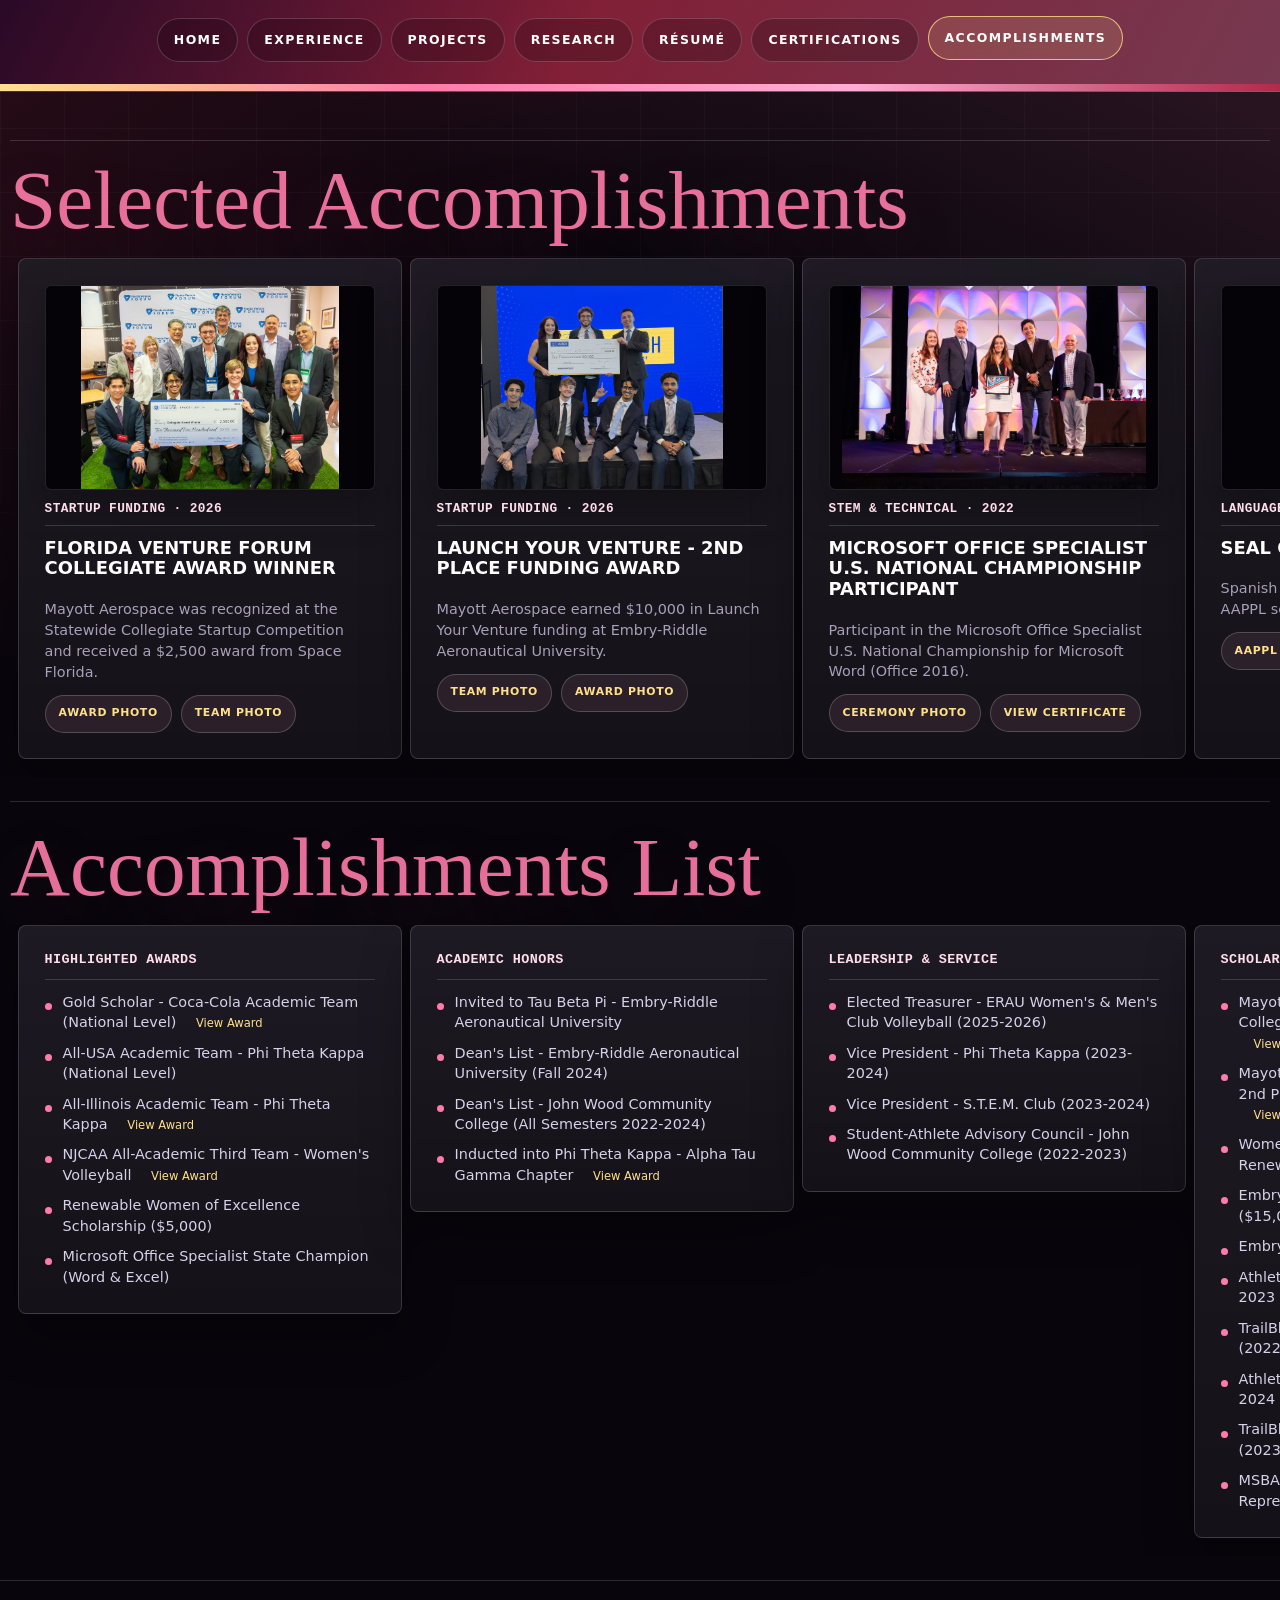
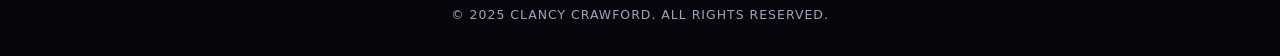
==== awards.html @ faf3b920 "Refine accomplishments and final site spacing" ====
<!DOCTYPE html>
<html lang="en">

<head>
  <meta charset="UTF-8">
  <title>Accomplishments | Clancy Crawford</title>
  <meta name="viewport" content="width=device-width, initial-scale=1.0">
  <link rel="stylesheet" href="style.css">
  <script src="site.js" defer></script>
</head>

<body class="awards-page">

  <header class="page-header">
    <!-- NAVIGATION -->
    <nav>
      <a href="index.html">Home</a>
      <a href="experience.html">Experience</a>
      <a href="projects.html">Projects</a>
      <a href="research.html">Research</a>
      <a href="resume.html">Résumé</a>
      <a href="certifications.html">Certifications</a>
      <a class="active" href="awards.html">Accomplishments</a>
    </nav>
  </header>

  <main>

    <!-- ACCOMPLISHMENTS -->
    <section id="accomplishments" class="reveal">
      <div class="highlighted-awards-stage">
        <div class="highlighted-awards-masthead">
          <h2 class="selected-awards-heading">Selected Accomplishments</h2>
        </div>
        <div class="highlighted-awards-slider" data-awards-slider aria-label="Highlighted awards">
        <div class="highlighted-awards-track" tabindex="0">
        <article class="accomplishment-card">
          <a class="evidence-preview" href="Projects/Best_Images/Mayott_Aero/FVF_26/florida-venture-forum-award-group.jpg"
            target="_blank" rel="noopener">
            <img src="Projects/Best_Images/Mayott_Aero/FVF_26/florida-venture-forum-award-group.jpg"
              alt="Mayott Aerospace Florida Venture Forum award group">
          </a>
          <div class="accomplishment-kicker">Startup Funding · 2026</div>
          <h3>Florida Venture Forum Collegiate Award Winner</h3>
          <p>
            Mayott Aerospace was recognized at the Statewide Collegiate Startup Competition and
            received a $2,500 award from Space Florida.
          </p>
          <div class="evidence-links">
            <a href="Projects/Best_Images/Mayott_Aero/FVF_26/florida-venture-forum-award-group.jpg" target="_blank"
              rel="noopener">Award photo</a>
            <a href="Projects/Best_Images/Mayott_Aero/FVF_26/florida-venture-forum-mayott-team.jpg" target="_blank"
              rel="noopener">Team photo</a>
          </div>
        </article>

        <article class="accomplishment-card">
          <a class="evidence-preview" href="Accomplishments/mayott-launch-your-venture-team.jpg" target="_blank"
            rel="noopener">
            <img src="Accomplishments/mayott-launch-your-venture-team.jpg"
              alt="Mayott Aerospace Launch Your Venture award team">
          </a>
          <div class="accomplishment-kicker">Startup Funding · 2026</div>
          <h3>Launch Your Venture - 2nd Place Funding Award</h3>
          <p>
            Mayott Aerospace earned $10,000 in Launch Your Venture funding at Embry-Riddle
            Aeronautical University.
          </p>
          <div class="evidence-links">
            <a href="Accomplishments/mayott-launch-your-venture-team.jpg" target="_blank" rel="noopener">Team photo</a>
            <a href="Accomplishments/mayott-launch-your-venture-award.jpg" target="_blank" rel="noopener">Award photo</a>
          </div>
        </article>

        <article class="accomplishment-card">
          <a class="evidence-preview" href="Accomplishments/microsoft-national-championship-ceremony-2022.jpg"
            target="_blank" rel="noopener">
            <img src="Accomplishments/microsoft-national-championship-ceremony-2022.jpg"
              alt="Microsoft Office Specialist U.S. National Championship ceremony">
          </a>
          <div class="accomplishment-kicker">STEM & Technical · 2022</div>
          <h3>Microsoft Office Specialist U.S. National Championship Participant</h3>
          <p>
            Participant in the Microsoft Office Specialist U.S. National Championship for
            Microsoft Word (Office 2016).
          </p>
          <div class="evidence-links">
            <a href="Accomplishments/microsoft-national-championship-ceremony-2022.jpg" target="_blank"
              rel="noopener">Ceremony photo</a>
            <a href="Accomplishments/microsoft-office-specialist-national-championship-2022.jpg" target="_blank"
              rel="noopener">View certificate</a>
          </div>
        </article>

        <article class="accomplishment-card">
          <a class="evidence-preview" href="Accomplishments/spanish-aappl-score-report-page-1.jpg"
            target="_blank" rel="noopener">
            <img src="Accomplishments/spanish-aappl-score-report-page-1.jpg"
              alt="Spanish AAPPL score report">
          </a>
          <div class="accomplishment-kicker">Language · Spanish</div>
          <h3>Seal of Biliteracy - Spanish</h3>
          <p>
            Spanish proficiency documented through AAPPL score reports.
          </p>
          <div class="evidence-links">
            <a href="Accomplishments/spanish-aappl-score-report-page-1.jpg" target="_blank" rel="noopener">
              AAPPL page 1
            </a>
            <a href="Accomplishments/spanish-aappl-score-report-page-2.jpg" target="_blank" rel="noopener">
              AAPPL page 2
            </a>
          </div>
        </article>

        <article class="accomplishment-card">
          <a class="evidence-preview" href="Accomplishments/phi-theta-kappa-induction-2023.jpg" target="_blank"
            rel="noopener">
            <img src="Accomplishments/phi-theta-kappa-induction-2023.jpg"
              alt="Phi Theta Kappa induction ceremony">
          </a>
          <div class="accomplishment-kicker">Academic Leadership · 2023</div>
          <h3>Phi Theta Kappa - Alpha Tau Gamma Chapter</h3>
          <p>
            Inducted into Phi Theta Kappa and later served in chapter leadership at John Wood
            Community College.
          </p>
          <div class="evidence-links">
            <a href="Accomplishments/phi-theta-kappa-induction-2023.jpg" target="_blank" rel="noopener">
              View photo
            </a>
          </div>
        </article>

        <article class="accomplishment-card">
          <a class="evidence-preview" href="Accomplishments/all-illinois-academic-team-coca-cola-scholar.jpg"
            target="_blank" rel="noopener">
            <img src="Accomplishments/all-illinois-academic-team-coca-cola-scholar.jpg"
              alt="All-Illinois Academic Team and Coca-Cola Academic Team scholar recognition">
          </a>
          <div class="accomplishment-kicker">Academic Honors · 2024</div>
          <h3>Coca-Cola Academic Team &amp; All-Illinois Academic Team</h3>
          <p>
            Recognized through Phi Theta Kappa academic honors, including Coca-Cola Academic Team
            and All-Illinois Academic Team recognition.
          </p>
          <div class="evidence-links">
            <a href="Accomplishments/all-illinois-academic-team-coca-cola-scholar.jpg" target="_blank" rel="noopener">
              View photo
            </a>
          </div>
        </article>

        <article class="accomplishment-card">
          <a class="evidence-preview" href="Accomplishments/jwcc-volleyball-senior-night.jpg" target="_blank"
            rel="noopener">
            <img src="Accomplishments/jwcc-volleyball-senior-night.jpg"
              alt="John Wood Community College volleyball senior night">
          </a>
          <div class="accomplishment-kicker">Athletics · Volleyball</div>
          <h3>NJCAA All-Academic Third Team - Volleyball</h3>
          <p>
            Academic-athletic recognition while competing as a collegiate volleyball athlete at
            John Wood Community College.
          </p>
          <div class="evidence-links">
            <a href="Accomplishments/njcaa-all-academic-teams-2022-23.pdf" target="_blank" rel="noopener">
              NJCAA PDF
            </a>
            <a href="Accomplishments/jwcc-volleyball-senior-night.jpg" target="_blank" rel="noopener">
              Volleyball photo
            </a>
          </div>
        </article>

        <article class="accomplishment-card">
          <a class="evidence-preview" href="Accomplishments/nslc-aerospace-engineering-certificate.pdf" target="_blank"
            rel="noopener">
            <img src="Accomplishments/nslc-aerospace-engineering-certificate.png"
              alt="National Student Leadership Conference Aerospace Engineering certificate">
          </a>
          <div class="accomplishment-kicker">Aerospace · 2021</div>
          <h3>National Student Leadership Conference - Aerospace Engineering</h3>
          <p>
            Completed the National Student Leadership Conference Aerospace Engineering program.
          </p>
          <div class="evidence-links">
            <a href="Accomplishments/nslc-aerospace-engineering-certificate.pdf" target="_blank" rel="noopener">
              View certificate
            </a>
          </div>
        </article>
        </div>
        </div>
      </div>
    </section>

    <section id="full-accomplishments" class="reveal">
      <div class="full-awards-stage">
        <div class="full-awards-masthead">
          <h2 class="full-awards-heading">Accomplishments List</h2>
        </div>

        <div class="full-awards-slider" aria-label="Accomplishments list">
        <div class="awards-groups" data-full-awards-slider tabindex="0">
        <article class="awards-group">
        <h3 class="award-header">Highlighted Awards</h3>
        <ul class="awards-list linked-awards-list">
          <li>Gold Scholar - Coca-Cola Academic Team (National Level)
            <a href="Accomplishments/all-illinois-academic-team-coca-cola-scholar.jpg" target="_blank"
              rel="noopener">View Award</a>
          </li>
          <li>All-USA Academic Team - Phi Theta Kappa (National Level)</li>
          <li>All-Illinois Academic Team - Phi Theta Kappa
            <a href="Accomplishments/all-illinois-academic-team-coca-cola-scholar.jpg" target="_blank"
              rel="noopener">View Award</a>
          </li>
          <li>NJCAA All-Academic Third Team - Women's Volleyball <a href="Accomplishments/njcaa-all-academic-teams-2022-23.pdf"
              target="_blank" rel="noopener">View Award</a></li>
          <li>Renewable Women of Excellence Scholarship ($5,000)</li>
          <li>Microsoft Office Specialist State Champion (Word &amp; Excel)</li>
        </ul>
        </article>

        <article class="awards-group">
        <h3 class="award-header">Academic Honors</h3>
        <ul class="awards-list linked-awards-list">
          <li>Invited to Tau Beta Pi - Embry-Riddle Aeronautical University</li>
          <li>Dean's List - Embry-Riddle Aeronautical University (Fall 2024)</li>
          <li>Dean's List - John Wood Community College (All Semesters 2022-2024)</li>
          <li>Inducted into Phi Theta Kappa - Alpha Tau Gamma Chapter
            <a href="Accomplishments/phi-theta-kappa-induction-2023.jpg" target="_blank" rel="noopener">View Award</a>
          </li>
        </ul>
        </article>

        <article class="awards-group">
        <h3 class="award-header">Leadership & Service</h3>
        <ul class="awards-list linked-awards-list">
          <li>Elected Treasurer - ERAU Women's &amp; Men's Club Volleyball (2025-2026)</li>
          <li>Vice President - Phi Theta Kappa (2023-2024)</li>
          <li>Vice President - S.T.E.M. Club (2023-2024)</li>
          <li>Student-Athlete Advisory Council - John Wood Community College (2022-2023)</li>
        </ul>
        </article>

        <article class="awards-group">
        <h3 class="award-header">Scholarships & Grants</h3>
        <ul class="awards-list linked-awards-list">
          <li>Mayott Aerospace Florida Venture Forum Collegiate Award Winner ($2,500)
            <a href="Projects/Best_Images/Mayott_Aero/FVF_26/florida-venture-forum-award-group.jpg" target="_blank"
              rel="noopener">View Award</a>
          </li>
          <li>Mayott Aerospace Launch Your Venture 2nd Place Funding Award ($10,000)
            <a href="Accomplishments/mayott-launch-your-venture-team.jpg" target="_blank" rel="noopener">View Award</a>
          </li>
          <li>Women of Excellence Scholarship ($5,000 - Renewable)</li>
          <li>Embry-Riddle Transfer Scholarship ($15,000)</li>
          <li>Embry-Riddle Transfer Grant ($250)</li>
          <li>Athletic Scholarship - John Wood CC (2022-2023 · 1/4 Tuition)</li>
          <li>TrailBlazer Scholarship - John Wood CC (2022-2023 · 1/2 Tuition)</li>
          <li>Athletic Scholarship - John Wood CC (2023-2024 · 1/4 Tuition)</li>
          <li>TrailBlazer Scholarship - John Wood CC (2023-2024 · 1/2 Tuition)</li>
          <li>MSBA John T. Belcher Scholarship - School Representative (2022)</li>
        </ul>
        </article>

        <article class="awards-group">
        <h3 class="award-header">STEM & Technical Awards</h3>
        <ul class="awards-list linked-awards-list">
          <li>Missouri Cybersecurity Challenge - 4th Place (Preliminary Round)</li>
          <li>Missouri Cybersecurity Challenge - 7th in State (2022)</li>
          <li>Microsoft Office Specialist U.S. National Championship - Word (Office 2016) Participant (2022)
            <a href="Accomplishments/microsoft-national-championship-ceremony-2022.jpg" target="_blank"
              rel="noopener">View Award</a>
          </li>
          <li>Microsoft Office Specialist State Champion - Word (2016)</li>
          <li>Microsoft Office Specialist State Champion - Excel (2016)</li>
        </ul>
        </article>

        <article class="awards-group">
        <h3 class="award-header">Athletic Achievements</h3>
        <ul class="awards-list linked-awards-list">
          <li>NJCAA All-Academic Third Team - Women's Volleyball
            <a href="Accomplishments/njcaa-all-academic-teams-2022-23.pdf" target="_blank" rel="noopener">View Award</a>
          </li>
          <li>Recruited as Collegiate Volleyball Athlete - John Wood Community College
            <a href="Accomplishments/jwcc-volleyball-senior-night.jpg" target="_blank" rel="noopener">View Award</a>
          </li>
          <li>John Wood Volleyball Player of the Week - Oct. 5-15</li>
          <li>Foster Memorial Sportsmanship Award</li>
        </ul>
        </article>

        <article class="awards-group">
        <h3 class="award-header">High School Honors</h3>
        <ul class="awards-list linked-awards-list">
          <li>Summa Cum Laude Graduate - Hallsville High School (2022)</li>
          <li>Gold Scholar - Hallsville High School (2022)</li>
          <li>Seal of Biliteracy - Spanish
            <a href="Accomplishments/spanish-aappl-score-report-page-1.jpg" target="_blank"
              rel="noopener">View Award</a>
          </li>
          <li>National Student Leadership Conference - Aerospace Engineering Finalist (2021)
            <a href="Accomplishments/nslc-aerospace-engineering-certificate.pdf" target="_blank"
              rel="noopener">View Award</a>
          </li>
          <li>National Student Leadership Conference - Aerospace Engineering Course Completion (2021)
            <a href="Accomplishments/nslc-aerospace-engineering-certificate.pdf" target="_blank"
              rel="noopener">View Award</a>
          </li>
          <li>Hallsville Volleyball Queen of the Court - Team-leading hitting percentage, assists, and digs (2018)</li>
          <li>Volleyball Pro Academy MVP - Season 2018/19</li>
          <li>Hallsville Basketball JV Most Improved Player - 2018/19</li>
        </ul>
        </article>
        </div>
        </div>
      </div>
    </section>

  </main>

  <footer>
    &copy; 2025 Clancy Crawford. All rights reserved.
  </footer>

</body>

</html>
---- style.css ----
:root {
  --deep-plum: #2b0a28;
  --maroon: #b12a4a;
  --coral: #ff7baa;
  --soft-rose: #ffadd5;
  --bg-main: #08050c;
  --bg-ink: #030204;
  --surface: rgba(255, 255, 255, 0.045);
  --surface-strong: rgba(255, 173, 213, 0.105);
  --line: rgba(255, 255, 255, 0.15);
  --line-strong: rgba(255, 173, 213, 0.42);
  --text-main: #ffffff;
  --text-muted: #d8d0e9;
  --text-soft: #a99fb8;
  --link: #ffe08a;
  --shadow: 0 28px 70px rgba(0, 0, 0, 0.48);
  --max-width: 1440px;
}

* {
  box-sizing: border-box;
  margin: 0;
  padding: 0;
}

html {
  scroll-behavior: smooth;
}

body {
  min-height: 100vh;
  font-family: Inter, ui-sans-serif, system-ui, -apple-system, BlinkMacSystemFont, "Segoe UI", sans-serif;
  background:
    linear-gradient(145deg, rgba(177, 42, 74, 0.2), transparent 36rem),
    linear-gradient(205deg, rgba(255, 123, 170, 0.16), transparent 32rem),
    var(--bg-main);
  color: var(--text-main);
  line-height: 1.55;
  overflow-x: hidden;
}

body::before {
  content: "";
  position: fixed;
  inset: 0;
  z-index: -1;
  pointer-events: none;
  background-image:
    linear-gradient(rgba(255, 255, 255, 0.045) 1px, transparent 1px),
    linear-gradient(90deg, rgba(255, 255, 255, 0.035) 1px, transparent 1px);
  background-size: 64px 64px;
  mask-image: linear-gradient(to bottom, rgba(0, 0, 0, 0.9), transparent 80%);
}

img,
video {
  max-width: 100%;
}

a {
  color: var(--link);
  text-decoration: none;
  text-decoration-thickness: 1px;
  text-underline-offset: 0.22em;
}

a:hover {
  color: #fff5cb;
  text-decoration: underline;
}

header {
  position: relative;
  overflow: clip;
  border-bottom: 1px solid var(--line);
  background:
    linear-gradient(118deg, rgba(43, 10, 40, 0.96), rgba(177, 42, 74, 0.72) 45%, rgba(255, 123, 170, 0.46)),
    var(--bg-ink);
}

header::after {
  content: "";
  position: absolute;
  left: 0;
  right: 0;
  bottom: 0;
  height: 7px;
  background: linear-gradient(90deg, var(--link), var(--coral), var(--soft-rose), var(--maroon));
}

header.page-header {
  min-height: 92px;
  padding-bottom: 16px;
}

nav {
  position: sticky;
  top: 0;
  z-index: 20;
  width: min(var(--max-width), calc(100% - 20px));
  margin: 0 auto;
  padding: 18px 0 12px;
  display: flex;
  justify-content: center;
  flex-wrap: wrap;
  gap: 0.56rem;
  font-size: clamp(0.68rem, 1.2vw, 0.78rem);
  font-weight: 800;
  letter-spacing: 0.11em;
  text-transform: uppercase;
  contain: inline-size;
}

nav a {
  position: relative;
  min-height: 44px;
  display: inline-flex;
  align-items: center;
  justify-content: center;
  border: 1px solid rgba(255, 255, 255, 0.18);
  border-radius: 999px;
  padding: 0 16px;
  color: #fff;
  background: rgba(5, 3, 8, 0.22);
  backdrop-filter: blur(14px);
  transition: transform 0.22s ease, background 0.22s ease, border-color 0.22s ease;
}

nav a:hover,
nav a.active {
  transform: translateY(-2px);
  border-color: rgba(255, 224, 138, 0.78);
  background: rgba(255, 224, 138, 0.14);
  text-decoration: none;
}

.hero {
  width: min(var(--max-width), calc(100% - 20px));
  min-height: calc(100vh - 72px);
  margin: 0 auto;
  padding: clamp(42px, 7vw, 96px) 0 clamp(54px, 8vw, 96px);
  display: grid;
  grid-template-columns: minmax(0, 1fr) minmax(200px, 280px);
  align-items: center;
  gap: clamp(26px, 4vw, 56px);
}

.hero-text {
  min-width: 0;
}

.hero-kicker,
.project-kicker,
.experience-kicker,
.milestones-label,
.accomplishment-kicker,
.certification-meta {
  color: #ffddea;
  font-size: clamp(0.68rem, 1.15vw, 0.78rem);
  font-weight: 800;
  letter-spacing: 0.13em;
  line-height: 1.35;
  text-transform: uppercase;
}

.hero-kicker + .hero-kicker {
  margin-top: 6px;
}

.hero h1 {
  max-width: 1060px;
  margin: 22px 0 22px;
  font-size: clamp(2.25rem, 6vw, 6.7rem);
  font-weight: 950;
  line-height: 0.98;
  overflow-wrap: normal;
  text-transform: uppercase;
  white-space: nowrap;
}

.hero-sub {
  display: grid;
  max-width: none;
  gap: 7px;
  margin-bottom: 20px;
  color: #fff;
  font-size: clamp(0.98rem, 1.35vw, 1.24rem);
  font-weight: 650;
}

.hero-sub span {
  display: block;
  white-space: nowrap;
}

.hero-meta {
  display: flex;
  flex-wrap: wrap;
  gap: 8px;
  color: var(--text-muted);
  font-size: 0.95rem;
}

.hero-meta span {
  min-height: 32px;
  display: inline-flex;
  align-items: center;
  border: 1px solid rgba(255, 255, 255, 0.2);
  border-radius: 999px;
  padding: 0 12px;
  background: rgba(0, 0, 0, 0.18);
}

.hero-cta {
  display: flex;
  flex-wrap: wrap;
  gap: 10px;
  margin-top: 26px;
}

.btn,
.evidence-links a,
.milestones-links a,
.project-jump-list a {
  min-height: 46px;
  display: inline-flex;
  align-items: center;
  justify-content: center;
  border: 1px solid rgba(255, 255, 255, 0.2);
  border-radius: 999px;
  max-width: 100%;
  padding: 10px 18px;
  color: var(--link);
  background: rgba(255, 173, 213, 0.09);
  font-size: 0.78rem;
  font-weight: 850;
  letter-spacing: 0.06em;
  line-height: 1.18;
  text-align: center;
  text-transform: uppercase;
  white-space: normal;
  overflow-wrap: anywhere;
  transition: transform 0.22s ease, background 0.22s ease, border-color 0.22s ease;
}

.btn.primary {
  color: var(--deep-plum);
  border-color: var(--link);
  background: var(--link);
}

.project-jump-list a {
  min-height: 42px;
  padding: 9px 14px;
  font-size: clamp(0.66rem, 0.85vw, 0.74rem);
  letter-spacing: 0.035em;
}

.btn:hover,
.evidence-links a:hover,
.milestones-links a:hover,
.project-jump-list a:hover {
  transform: translateY(-2px);
  border-color: rgba(255, 224, 138, 0.8);
  background: rgba(255, 224, 138, 0.16);
  color: #fff5cb;
  text-decoration: none;
}

.btn.primary:hover {
  color: var(--deep-plum);
  background: #fff2be;
}

.hero-media {
  display: grid;
  gap: 16px;
  align-items: start;
}

.headshot {
  width: 100%;
  aspect-ratio: 4 / 5;
  object-fit: cover;
  border-radius: 8px;
  border: 1px solid rgba(255, 255, 255, 0.28);
  box-shadow: var(--shadow);
  filter: saturate(1.05) contrast(1.03);
}

.qr-block {
  display: grid;
  grid-template-columns: 1fr auto;
  align-items: center;
  gap: 14px;
  border-top: 1px solid rgba(255, 255, 255, 0.24);
  padding-top: 14px;
}

.qr-caption-top {
  color: #fff;
  font-size: 0.76rem;
  font-weight: 850;
  letter-spacing: 0.12em;
  line-height: 1.25;
  text-transform: uppercase;
}

.qr-block img {
  width: 92px;
  height: 92px;
  display: block;
  border-radius: 6px;
  background: #fff;
  padding: 5px;
}

main {
  counter-reset: page-section;
  width: min(var(--max-width), calc(100% - 20px));
  margin: 0 auto;
  padding: clamp(54px, 8vw, 92px) 0 82px;
}

section {
  position: relative;
  counter-increment: page-section;
  margin-bottom: clamp(70px, 10vw, 126px);
  padding-top: 18px;
  border-top: 1px solid var(--line);
}

section::before {
  content: none;
  display: none;
}

section h2 {
  max-width: 1120px;
  margin-bottom: 18px;
  font-size: clamp(2.8rem, 8vw, 7.2rem);
  font-weight: 950;
  line-height: 0.86;
  overflow-wrap: anywhere;
  text-transform: uppercase;
}

section h2 + p,
.accomplishment-intro {
  max-width: 100%;
  color: var(--text-muted);
  font-size: clamp(1.05rem, 2vw, 1.35rem);
  font-weight: 520;
}

section p {
  color: var(--text-muted);
  font-size: 0.98rem;
}

.research-block,
.experience-role-card,
.milestones-section {
  margin-top: 28px;
  border: 1px solid var(--line);
  border-radius: 8px;
  background:
    linear-gradient(135deg, rgba(255, 123, 170, 0.09), transparent 55%),
    rgba(255, 255, 255, 0.035);
  box-shadow: var(--shadow);
  padding: clamp(20px, 3.2vw, 38px);
}

.research-block h2 {
  font-size: clamp(1.55rem, 3vw, 2.45rem);
  line-height: 1.05;
  overflow-wrap: anywhere;
}

.research-block p + p {
  margin-top: 12px;
}

.research-work-picker {
  display: flex;
  flex-wrap: wrap;
  gap: 12px;
  margin-top: clamp(20px, 3vw, 36px);
}

.research-work-button {
  min-height: 52px;
  max-width: 100%;
  border: 1px solid var(--line);
  border-radius: 999px;
  padding: 0 20px;
  color: #fff;
  background:
    linear-gradient(135deg, rgba(255, 224, 138, 0.1), rgba(255, 123, 170, 0.08)),
    rgba(255, 255, 255, 0.04);
  cursor: pointer;
  font: inherit;
  font-size: clamp(0.78rem, 1.1vw, 0.92rem);
  font-weight: 850;
  letter-spacing: 0.04em;
  line-height: 1.2;
  overflow-wrap: anywhere;
  text-align: left;
  text-transform: uppercase;
  transition: transform 0.22s ease, border-color 0.22s ease, background 0.22s ease;
}

.research-work-button:hover,
.research-work-button.active {
  transform: translateY(-2px);
  border-color: var(--line-strong);
  background:
    linear-gradient(135deg, rgba(255, 224, 138, 0.22), rgba(255, 123, 170, 0.14)),
    rgba(255, 255, 255, 0.07);
}

.research-panel {
  display: none;
  animation: fadeIn 0.34s ease;
}

.research-panel.active {
  display: block;
}

.research-story {
  margin-top: clamp(26px, 5vw, 58px);
  border: 1px solid var(--line);
  border-radius: 8px;
  overflow: hidden;
  background:
    linear-gradient(160deg, rgba(255, 224, 138, 0.1), transparent 32%),
    linear-gradient(25deg, rgba(255, 123, 170, 0.12), transparent 46%),
    rgba(255, 255, 255, 0.035);
  box-shadow: var(--shadow);
}

.research-story-copy span {
  color: var(--link);
  font-size: 0.78rem;
  font-weight: 900;
  letter-spacing: 0.13em;
  text-transform: uppercase;
}

.research-story-frame {
  display: grid;
  grid-template-columns: minmax(260px, 0.5fr) minmax(0, 1fr);
  gap: clamp(18px, 3vw, 38px);
  align-items: stretch;
  padding: clamp(18px, 3vw, 38px);
}

.research-story-copy {
  display: flex;
  flex-direction: column;
  justify-content: center;
  gap: 14px;
  min-width: 0;
  border-right: 1px solid var(--line);
  padding-right: clamp(18px, 3vw, 38px);
}

.research-story-copy h4 {
  color: #fff;
  font-size: clamp(1.35rem, 2.6vw, 2.7rem);
  line-height: 1;
  text-transform: uppercase;
}

.research-story-copy p {
  color: var(--text-muted);
}

.research-story-media {
  min-height: clamp(420px, 62vw, 760px);
  overflow: hidden;
  border: 1px solid var(--line);
  border-radius: 8px;
  background: #050307;
}

.research-story-media iframe {
  width: 100%;
  height: 100%;
  min-height: inherit;
  border: 0;
  background: #050307;
}

.two-col {
  display: grid;
  grid-template-columns: minmax(0, 1.35fr) minmax(260px, 0.75fr);
  gap: clamp(22px, 4vw, 48px);
  align-items: start;
  margin-top: 18px;
}

.list,
.awards-list {
  list-style: none;
  margin-top: 16px;
}

.list li,
.awards-list li {
  position: relative;
  margin-bottom: 9px;
  padding-left: 18px;
  color: var(--text-muted);
  font-size: 0.96rem;
}

.list li.no-bullet {
  padding-left: 0;
}

.list li::before,
.awards-list li::before {
  content: "";
  position: absolute;
  left: 0;
  top: 0.78em;
  width: 7px;
  height: 7px;
  border-radius: 50%;
  background: var(--coral);
}

.list li.no-bullet::before {
  content: none;
  display: none;
}

.experience-title-row {
  display: grid;
  grid-template-columns: minmax(0, 1fr) auto;
  gap: 18px;
  align-items: end;
  margin: 12px 0;
}

.experience-title {
  font-size: clamp(2.1rem, 5vw, 5.8rem);
  font-weight: 950;
  line-height: 0.9;
  text-transform: uppercase;
}

.experience-date,
.experience-detail {
  color: #f6d9ff;
  font-size: 0.95rem;
}

.experience-desc {
  max-width: none;
  margin-top: 18px;
}

.experience-teams,
.certifications-grid,
.accomplishment-grid,
.project-link-groups {
  display: grid;
  grid-template-columns: repeat(2, minmax(0, 1fr));
  gap: 16px;
  margin-top: 24px;
}

.experience-team-card,
.certification-card,
.accomplishment-card,
.project-link-card {
  border: 1px solid var(--line);
  border-radius: 8px;
  background: rgba(255, 255, 255, 0.045);
  padding: clamp(16px, 2.2vw, 24px);
  transition: transform 0.25s ease, border-color 0.25s ease, background 0.25s ease;
}

.experience-team-card:hover,
.certification-card:hover,
.accomplishment-card:hover,
.project-link-card:hover {
  transform: translateY(-4px);
  border-color: var(--line-strong);
  background: rgba(255, 173, 213, 0.08);
}

.experience-team-card h3,
.certification-card h3,
.accomplishment-card h3,
.project-link-card h3 {
  margin-bottom: 10px;
  color: #fff;
  font-size: clamp(1.05rem, 2vw, 1.28rem);
  line-height: 1.15;
}

.milestones-heading,
.project-category,
.award-header {
  margin-top: 34px;
  margin-bottom: 14px;
  border-bottom: 1px solid var(--line);
  padding-bottom: 9px;
  color: #ffddea;
  font-size: 0.86rem;
  font-weight: 900;
  letter-spacing: 0.14em;
  text-transform: uppercase;
}

.milestones-heading {
  font-size: clamp(1rem, 1.45vw, 1.24rem);
  letter-spacing: 0.1em;
}

.section-subheading {
  margin-top: 34px;
  margin-bottom: 12px;
  border-bottom: 1px solid var(--line);
  padding-bottom: 9px;
  color: #ffddea;
  font-size: clamp(1.05rem, 1.55vw, 1.32rem);
  font-weight: 900;
  letter-spacing: 0.11em;
  text-transform: uppercase;
}

.section-support {
  max-width: 100%;
  color: var(--text-muted);
  font-size: clamp(1rem, 1.5vw, 1.16rem);
  font-weight: 520;
}

.additional-experience-section {
  margin-top: 34px;
  border: 1px solid var(--line);
  border-radius: 8px;
  background:
    linear-gradient(135deg, rgba(255, 123, 170, 0.08), transparent 58%),
    rgba(255, 255, 255, 0.03);
  box-shadow: var(--shadow);
  padding: clamp(20px, 3.2vw, 38px);
}

.additional-experience-grid {
  display: grid;
  grid-template-columns: repeat(3, minmax(0, 1fr));
  gap: 16px;
  margin-top: 24px;
}

.work-card {
  border: 1px solid var(--line);
  border-radius: 8px;
  background: rgba(255, 255, 255, 0.045);
  padding: clamp(16px, 2vw, 22px);
}

.work-card-kicker {
  margin-bottom: 10px;
  color: #ffccdf;
  font-size: 0.72rem;
  font-weight: 850;
  letter-spacing: 0.12em;
  text-transform: uppercase;
}

.work-card-title-row {
  display: grid;
  gap: 8px;
  margin-bottom: 6px;
}

.work-card-title-row h4 {
  color: #fff;
  font-size: clamp(1.02rem, 1.6vw, 1.22rem);
  line-height: 1.15;
}

.work-card-title-row span,
.work-card-location {
  color: #f6d9ff;
  font-size: 0.86rem;
  font-weight: 700;
}

.work-card ul {
  margin-top: 12px;
  list-style: none;
}

.work-card li {
  position: relative;
  margin-bottom: 8px;
  padding-left: 16px;
  color: var(--text-muted);
  font-size: 0.9rem;
  line-height: 1.42;
}

.work-card li::before {
  content: "";
  position: absolute;
  left: 0;
  top: 0.62em;
  width: 6px;
  height: 6px;
  border-radius: 50%;
  background: var(--coral);
}

.highlighted-awards-stage,
.full-awards-stage,
.project-strip-stage {
  position: relative;
  margin-top: 28px;
  padding-top: clamp(54px, 5.1vw, 72px);
}

.highlighted-awards-masthead,
.full-awards-masthead,
.project-strip-masthead {
  position: absolute;
  top: 0;
  left: 50%;
  z-index: 0;
  width: 100vw;
  pointer-events: none;
  transform: translateX(-50%);
}

.selected-awards-heading {
  margin: 0;
  color: rgba(255, 123, 170, 0.9);
  font-family: Georgia, "Times New Roman", serif;
  font-size: clamp(1.9rem, 7.35vw, 6.6rem);
  font-weight: 400;
  letter-spacing: 0;
  line-height: 0.82;
  text-align: center;
  text-shadow: 0 18px 70px rgba(255, 123, 170, 0.18);
  text-transform: none;
  white-space: nowrap;
}

.full-awards-heading {
  margin: 0;
  color: rgba(255, 123, 170, 0.9);
  font-family: Georgia, "Times New Roman", serif;
  font-size: clamp(3.2rem, 9.7vw, 9.6rem);
  font-weight: 400;
  letter-spacing: 0;
  line-height: 0.74;
  text-align: center;
  text-shadow: 0 18px 70px rgba(255, 123, 170, 0.18);
  text-transform: none;
  white-space: nowrap;
}

.project-strip-heading {
  margin: 0;
  color: rgba(255, 123, 170, 0.9);
  font-family: Georgia, "Times New Roman", serif;
  font-size: clamp(3.4rem, 10.8vw, 10.8rem);
  font-weight: 400;
  letter-spacing: 0;
  line-height: 0.76;
  text-align: center;
  text-shadow: 0 18px 70px rgba(255, 123, 170, 0.18);
  text-transform: none;
  white-space: nowrap;
}

.additional-projects-stage .project-strip-heading {
  font-size: clamp(3.2rem, 9.5vw, 9.8rem);
}

.highlighted-awards-slider,
.project-strip-slider {
  position: relative;
  z-index: 1;
  margin-right: calc(50% - 50vw);
  margin-left: calc(50% - 50vw);
  overflow: visible;
}

.full-awards-slider {
  position: relative;
  z-index: 1;
  margin-right: calc(50% - 50vw);
  margin-left: calc(50% - 50vw);
  overflow: visible;
}

.highlighted-awards-track,
.full-awards-stage .awards-groups,
.project-strip-track {
  display: flex;
  gap: 8px;
  overflow-x: auto;
  overflow-y: hidden;
  padding: 0 max(18px, calc((100vw - var(--max-width)) / 2 + 18px)) 18px;
  scroll-behavior: smooth;
  scroll-padding-inline: max(18px, calc((100vw - var(--max-width)) / 2 + 18px));
  scroll-snap-type: x mandatory;
  scrollbar-width: none;
}

.full-awards-stage .awards-groups {
  margin-top: 0;
}

.highlighted-awards-track:focus-visible,
.full-awards-stage .awards-groups:focus-visible,
.project-strip-track:focus-visible {
  outline: 2px solid rgba(255, 224, 138, 0.9);
  outline-offset: 6px;
}

.highlighted-awards-track::-webkit-scrollbar,
.full-awards-stage .awards-groups::-webkit-scrollbar,
.project-strip-track::-webkit-scrollbar {
  display: none;
}

.highlighted-awards-track .accomplishment-card {
  position: relative;
  flex: 0 0 clamp(302px, 30vw, 430px);
  min-height: clamp(470px, 42vw, 560px);
  display: flex;
  flex-direction: column;
  scroll-snap-align: start;
  background:
    linear-gradient(180deg, rgba(255, 255, 255, 0.075), rgba(255, 255, 255, 0.035)),
    rgba(14, 9, 18, 0.9);
  box-shadow: 0 22px 50px rgba(0, 0, 0, 0.3);
  padding: clamp(20px, 2.4vw, 32px);
}

.highlighted-awards-track .accomplishment-card:hover {
  transform: translateY(-8px);
}

.highlighted-awards-track .accomplishment-kicker {
  min-height: 42px;
  border-bottom: 1px solid var(--line);
  padding-bottom: 18px;
  color: #ffddea;
  font-family: ui-monospace, SFMono-Regular, Menlo, Consolas, monospace;
  font-size: clamp(0.72rem, 1vw, 0.88rem);
  letter-spacing: 0.03em;
}

.highlighted-awards-track .evidence-preview {
  width: min(100%, 340px);
  height: clamp(156px, 16vw, 224px);
  min-height: 0;
  margin: clamp(30px, 4vw, 58px) auto clamp(22px, 3vw, 38px);
  border: 1px solid rgba(255, 255, 255, 0.12);
  box-shadow: 0 16px 42px rgba(0, 0, 0, 0.28);
}

.highlighted-awards-track h3 {
  margin-top: auto;
  font-size: clamp(1.05rem, 1.65vw, 1.36rem);
  letter-spacing: 0;
  line-height: 1.1;
  overflow-wrap: anywhere;
  text-transform: uppercase;
}

.highlighted-awards-track p {
  margin-top: 10px;
  color: var(--text-soft);
  font-size: clamp(0.9rem, 1.08vw, 1rem);
  line-height: 1.45;
}

.highlighted-awards-track .evidence-links {
  margin-top: 18px;
}

.highlighted-awards-track .evidence-links a {
  min-height: 38px;
  padding: 0 13px;
  font-size: 0.68rem;
}

.full-awards-stage {
  margin-top: clamp(56px, 8vw, 102px);
  padding-top: clamp(68px, 6.4vw, 86px);
}

.full-awards-stage .awards-group {
  position: relative;
  flex: 0 0 clamp(302px, 30vw, 430px);
  min-height: clamp(470px, 42vw, 560px);
  display: flex;
  flex-direction: column;
  scroll-snap-align: start;
  background:
    linear-gradient(180deg, rgba(255, 255, 255, 0.075), rgba(255, 255, 255, 0.035)),
    rgba(14, 9, 18, 0.9);
  box-shadow: 0 22px 50px rgba(0, 0, 0, 0.3);
  padding: clamp(20px, 2.4vw, 32px);
  transition: transform 0.25s ease, border-color 0.25s ease, background 0.25s ease;
}

.full-awards-stage .awards-group:hover {
  transform: translateY(-8px);
  border-color: var(--line-strong);
  background:
    linear-gradient(180deg, rgba(255, 173, 213, 0.09), rgba(255, 255, 255, 0.04)),
    rgba(14, 9, 18, 0.94);
}

.full-awards-stage .award-header {
  min-height: 58px;
  margin: 0;
  border-bottom: 1px solid var(--line);
  padding-bottom: 18px;
  color: #ffddea;
  font-family: ui-monospace, SFMono-Regular, Menlo, Consolas, monospace;
  font-size: clamp(0.78rem, 1.05vw, 0.95rem);
  font-weight: 900;
  letter-spacing: 0.03em;
  line-height: 1.25;
}

.full-awards-stage .awards-list {
  margin-top: clamp(26px, 3.6vw, 48px);
}

.full-awards-stage .awards-list li {
  margin-bottom: 14px;
  padding-left: 0;
  color: var(--text-muted);
  font-size: clamp(0.88rem, 1vw, 0.98rem);
  line-height: 1.4;
}

.full-awards-stage .awards-list li::before {
  display: none;
}

.full-awards-stage .linked-awards-list a {
  min-height: 30px;
  margin-left: 6px;
  padding: 4px 10px;
  font-size: 0.68rem;
}

.milestone-timeline {
  counter-reset: milestone;
  display: grid;
  grid-template-columns: repeat(3, minmax(0, 1fr));
  gap: 12px;
  list-style: none;
  margin: 20px 0 30px;
}

.milestone-timeline li {
  counter-increment: milestone;
  border: 1px solid var(--line);
  border-radius: 8px;
  background: rgba(0, 0, 0, 0.18);
  padding: 16px;
}

.milestone-timeline li::before {
  content: "0" counter(milestone);
  display: block;
  margin-bottom: 18px;
  color: var(--coral);
  font-size: 1.45rem;
  font-weight: 950;
}

.milestone-timeline a {
  color: #fff;
  font-size: 0.94rem;
  font-weight: 760;
}

.milestones-card {
  margin-top: 18px;
  border: 1px solid var(--line);
  border-radius: 8px;
  overflow: hidden;
  background: rgba(0, 0, 0, 0.22);
}

.milestones-card.featured-milestone {
  border-color: rgba(255, 224, 138, 0.48);
}

.milestones-content {
  padding: clamp(20px, 3vw, 32px);
}

.milestones-title {
  margin: 8px 0 12px;
  color: #fff;
  font-size: clamp(1.5rem, 3.8vw, 3.4rem);
  font-weight: 930;
  line-height: 0.96;
  text-transform: uppercase;
}

.milestones-desc + .milestones-desc {
  margin-top: 12px;
}

.milestones-media,
.milestones-links {
  padding: 0 clamp(20px, 3vw, 32px) clamp(20px, 3vw, 32px);
}

.milestones-links,
.evidence-links,
.project-links {
  display: flex;
  flex-wrap: wrap;
  gap: 9px;
  margin-top: 14px;
}

.project-link-groups {
  margin-bottom: 34px;
}

.project-link-card h3 {
  color: #ffddea;
  font-size: 0.9rem;
  font-weight: 900;
  letter-spacing: 0.11em;
  text-transform: uppercase;
}

.project-jump-list {
  display: flex;
  flex-wrap: wrap;
  gap: 11px;
}

.project-jump-list a {
  flex: 1 1 290px;
}

.project-category {
  margin-top: 54px;
}

#projects {
  counter-reset: project-card;
}

.project-block {
  position: relative;
  counter-increment: project-card;
  display: grid;
  grid-template-columns: minmax(0, 1.15fr) minmax(360px, 0.85fr);
  min-height: 520px;
  margin-top: 20px;
  border-top: 1px solid var(--line);
  background: rgba(255, 255, 255, 0.025);
  isolation: isolate;
}

.project-block::before {
  content: "(0" counter(project-card) ")";
  position: absolute;
  top: 24px;
  left: 22px;
  z-index: 12;
  color: var(--link);
  font-size: 0.78rem;
  font-weight: 900;
  letter-spacing: 0.12em;
}

.project-image-wrap {
  position: relative;
  min-height: 420px;
  overflow: hidden;
  background: #050307;
}

.project-image-wrap > img,
.slides img,
.slides video {
  transition: opacity 0.38s ease, transform 0.55s ease;
}

.project-image-wrap > img {
  width: 100%;
  height: 100%;
  object-fit: contain;
  display: block;
}

.project-block:hover .project-image-wrap > img,
.project-block:hover .slides img.active,
.project-block:hover .slides video.active {
  transform: scale(1.025);
}

.project-content {
  display: flex;
  flex-direction: column;
  justify-content: center;
  gap: 12px;
  min-width: 0;
  padding: clamp(24px, 4vw, 56px);
  border-left: 1px solid var(--line);
}

.project-title {
  color: #fff;
  max-width: 100%;
  font-size: clamp(1.55rem, 3.45vw, 3.72rem);
  font-weight: 950;
  line-height: 0.98;
  overflow-wrap: anywhere;
  text-transform: uppercase;
}

.project-desc {
  color: var(--text-muted);
  font-size: clamp(0.94rem, 1.35vw, 1.05rem);
}

.project-desc strong {
  color: #fff;
}

.project-meta {
  color: #f6d9ff;
  font-size: 0.86rem;
  font-weight: 700;
}

.project-links a {
  color: var(--link);
  font-size: 0.86rem;
  font-weight: 760;
  text-decoration: underline;
}

.project-strip-stage {
  margin-top: clamp(52px, 7vw, 92px);
  padding-top: clamp(70px, 6.5vw, 94px);
}

.project-strip-track .project-block {
  flex: 0 0 clamp(302px, 30vw, 430px);
  min-height: clamp(580px, 48vw, 690px);
  display: flex;
  flex-direction: column;
  scroll-snap-align: start;
  margin-top: 0;
  border: 1px solid var(--line);
  border-radius: 8px;
  background:
    linear-gradient(180deg, rgba(255, 255, 255, 0.075), rgba(255, 255, 255, 0.035)),
    rgba(14, 9, 18, 0.9);
  box-shadow: 0 22px 50px rgba(0, 0, 0, 0.3);
  overflow: hidden;
  transition: transform 0.25s ease, border-color 0.25s ease, background 0.25s ease;
}

.project-strip-track .project-block:hover {
  transform: translateY(-8px);
  border-color: var(--line-strong);
  background:
    linear-gradient(180deg, rgba(255, 173, 213, 0.09), rgba(255, 255, 255, 0.04)),
    rgba(14, 9, 18, 0.94);
}

.project-strip-track .project-image-wrap {
  width: calc(100% - clamp(36px, 4vw, 58px));
  height: clamp(176px, 17vw, 238px);
  min-height: 0;
  margin: clamp(54px, 5vw, 72px) auto 0;
  border: 1px solid rgba(255, 255, 255, 0.12);
  border-radius: 6px;
}

.project-strip-track .slides {
  min-height: 100%;
  height: 100%;
}

.project-strip-track .project-content {
  flex: 1;
  justify-content: flex-start;
  border-left: 0;
  border-top: 1px solid var(--line);
  margin-top: clamp(22px, 3vw, 34px);
  padding: clamp(18px, 2.4vw, 30px);
}

.project-strip-track .project-kicker {
  min-height: 42px;
  padding-bottom: 16px;
  border-bottom: 1px solid var(--line);
  font-family: ui-monospace, SFMono-Regular, Menlo, Consolas, monospace;
  font-size: clamp(0.68rem, 0.9vw, 0.8rem);
  letter-spacing: 0.03em;
}

.project-strip-track .project-title {
  margin-top: 10px;
  font-size: clamp(1.12rem, 1.85vw, 1.48rem);
  line-height: 1.06;
}

.project-strip-track .project-desc {
  display: -webkit-box;
  color: var(--text-soft);
  font-size: clamp(0.86rem, 1vw, 0.96rem);
  line-height: 1.42;
  overflow: hidden;
  -webkit-box-orient: vertical;
  -webkit-line-clamp: 5;
}

.project-strip-track .project-meta {
  font-size: 0.76rem;
}

.project-strip-track .project-links {
  margin-top: auto;
}

.project-strip-track .project-links a {
  font-size: 0.72rem;
}

.project-strip-track .dots {
  right: 12px;
  bottom: 12px;
  left: 12px;
}

.slides {
  position: relative;
  width: 100%;
  min-height: 420px;
  height: 100%;
}

.slides img,
.slides video {
  position: absolute;
  inset: 0;
  width: 100%;
  height: 100%;
  object-fit: contain;
  opacity: 0;
  cursor: pointer;
  pointer-events: none;
}

.slides img.active,
.slides video.active {
  opacity: 1;
  pointer-events: auto;
}

.dots {
  position: absolute;
  left: 22px;
  right: 22px;
  bottom: 18px;
  z-index: 14;
  display: flex;
  flex-wrap: wrap;
  gap: 7px;
}

.dots div {
  width: 28px;
  height: 4px;
  border-radius: 999px;
  background: rgba(255, 255, 255, 0.34);
  cursor: pointer;
  transition: width 0.22s ease, background 0.22s ease;
}

.dots div.active {
  width: 48px;
  background: var(--link);
}

.research-toggle {
  width: 100%;
  min-height: 56px;
  margin-top: 12px;
  border: 1px solid var(--line);
  border-radius: 8px;
  padding: 0 18px;
  color: #fff;
  background: rgba(255, 255, 255, 0.04);
  cursor: pointer;
  font-size: 0.93rem;
  font-weight: 850;
  letter-spacing: 0.08em;
  text-align: left;
  text-transform: uppercase;
  transition: background 0.22s ease, border-color 0.22s ease;
}

.research-toggle:hover {
  border-color: var(--line-strong);
  background: rgba(255, 173, 213, 0.08);
}

.research-content {
  display: none;
  border-left: 1px solid var(--line-strong);
  margin: 12px 0 4px 10px;
  padding: 8px 0 8px 18px;
  color: var(--text-muted);
  animation: fadeIn 0.32s ease;
}

.research-content ul {
  margin-left: 18px;
}

.research-content li {
  margin-bottom: 8px;
}

.research-content iframe {
  width: 100%;
  height: min(58vh, 520px);
  border: 1px solid var(--line);
  border-radius: 8px;
  background: #050307;
}

.certification-card.featured {
  grid-column: 1 / -1;
}

.accomplishment-grid {
  grid-template-columns: repeat(3, minmax(0, 1fr));
}

.evidence-preview {
  display: block;
  aspect-ratio: 4 / 3;
  overflow: hidden;
  border-radius: 6px;
  margin-bottom: 14px;
  background: #050307;
}

.evidence-preview img {
  width: 100%;
  height: 100%;
  object-fit: cover;
  display: block;
  transition: transform 0.35s ease;
}

.evidence-preview:hover img {
  transform: scale(1.04);
}

.linked-awards-list a {
  margin-left: 8px;
}

.awards-groups {
  display: grid;
  grid-template-columns: repeat(2, minmax(0, 1fr));
  gap: 16px;
  margin-top: 26px;
}

.awards-group {
  border: 1px solid var(--line);
  border-radius: 8px;
  background: rgba(255, 255, 255, 0.045);
  padding: clamp(16px, 2vw, 22px);
}

.awards-group .award-header {
  margin-top: 0;
}

.awards-group .awards-list {
  margin-top: 12px;
}

.awards-group .awards-list li {
  font-size: 0.9rem;
  line-height: 1.42;
}

.awards-group .linked-awards-list a {
  min-height: 28px;
  margin-left: 6px;
  padding: 4px 9px;
  font-size: 0.72rem;
}

.expand-awards-btn,
.hidden-awards {
  display: none;
}

footer {
  border-top: 1px solid var(--line);
  padding: 24px 16px 32px;
  color: var(--text-soft);
  text-align: center;
  font-size: 0.78rem;
  letter-spacing: 0.08em;
  text-transform: uppercase;
}

/* Resume details sit beneath their Education and Leadership labels. */
.resume-page .resume-details {
  list-style: none;
  margin: 8px 0 0;
  padding-left: 18px;
}

.resume-page .resume-details li {
  padding-left: 0;
}

.resume-page .resume-details li::before {
  display: none;
}

.resume-page main,
.certifications-page main {
  padding: clamp(28px, 4vw, 48px) 0 24px;
}

.resume-page #resume,
.certifications-page #certifications {
  margin-bottom: 0;
}

/* Research matches the compact Experience page heading and spacing. */
.research-page main {
  padding: clamp(28px, 4vw, 48px) 0 24px;
}

.research-page #research {
  margin-bottom: 0;
}

.research-page #research > h2 {
  font-size: clamp(2rem, 4vw, 3.5rem);
  line-height: 1.05;
}

.research-page .research-block h2 {
  max-width: none;
  font-size: clamp(1.1rem, 1.7vw, 1.5rem);
  line-height: 1.2;
}

.research-page .research-story-copy h4 {
  font-size: clamp(1.25rem, 2vw, 2rem);
  line-height: 1.12;
}

.research-downloads {
  display: flex;
  flex-wrap: wrap;
  align-items: baseline;
  gap: 10px 28px;
  font-size: 0.98rem;
}

/* Projects use a compact index and consistent card typography. */
.projects-page main {
  padding: clamp(28px, 4vw, 48px) 0 24px;
}

.projects-page #projects {
  margin-bottom: 0;
}

.projects-page .project-link-groups {
  margin-top: 0;
}

.project-index {
  margin-top: 12px;
  padding-left: 28px;
  list-style-type: decimal-leading-zero;
  font-size: 0.98rem;
}

.project-index li {
  padding-left: 4px;
  margin-bottom: 6px;
}

.project-index li::marker {
  color: #fff;
  font-weight: 800;
}

.projects-page .project-block::before {
  content: "(" counter(project-card, decimal-leading-zero) ")";
}

.projects-page .project-strip-stage .project-strip-heading {
  max-width: none;
  width: 100%;
  font-size: clamp(2rem, 9.5vw, 9.8rem);
}

.projects-page .project-strip-stage {
  margin-top: 24px;
}

.projects-page .project-strip-track .project-content {
  margin-top: 18px;
  padding: clamp(18px, 2vw, 26px);
}

.projects-page .project-strip-track .project-title {
  margin-top: 0;
  font-size: clamp(1rem, 1.4vw, 1.25rem);
  line-height: 1.15;
}

.projects-page .project-strip-track .project-block {
  min-height: 540px;
}

/* Accomplishments share the project cards' compact typography and spacing. */
.awards-page main {
  padding: clamp(28px, 4vw, 48px) 0 24px;
}

.awards-page #accomplishments {
  margin-bottom: 24px;
}

.awards-page #full-accomplishments {
  margin-bottom: 0;
  padding-top: 24px;
}

.awards-page .highlighted-awards-stage,
.awards-page .full-awards-stage {
  margin-top: 0;
  padding-top: 0;
}

.awards-page .highlighted-awards-masthead,
.awards-page .full-awards-masthead {
  position: static;
  width: 100%;
  margin-bottom: 16px;
  transform: none;
}

.awards-page .selected-awards-heading,
.awards-page .full-awards-heading {
  width: 100%;
  max-width: none;
  margin: 0;
  font-size: clamp(1.5rem, 6.5vw, 6.6rem);
  line-height: 1;
  text-align: left;
}

.awards-page .highlighted-awards-track .accomplishment-card,
.awards-page .full-awards-stage .awards-group {
  min-height: 0;
  padding: clamp(18px, 2vw, 26px);
}

.awards-page .highlighted-awards-track .evidence-preview {
  width: 100%;
  margin: 0 auto 10px;
  flex-shrink: 0;
}

.awards-page .evidence-preview img {
  object-fit: contain;
}

.awards-page .highlighted-awards-track .accomplishment-kicker {
  min-height: 0;
  padding-bottom: 8px;
}

.awards-page .highlighted-awards-track h3 {
  margin-top: 12px;
  font-size: clamp(1rem, 1.4vw, 1.25rem);
  line-height: 1.15;
}

.awards-page .highlighted-awards-track .evidence-links {
  margin-top: 12px;
}

.awards-page .full-awards-stage .awards-groups {
  align-items: flex-start;
}

.awards-page .full-awards-stage .award-header {
  min-height: 0;
  padding-bottom: 10px;
}

.awards-page .full-awards-stage .awards-list {
  margin-top: 12px;
}

.awards-page .full-awards-stage .awards-list li {
  padding-left: 18px;
  margin-bottom: 10px;
}

.awards-page .full-awards-stage .awards-list li:last-child {
  margin-bottom: 0;
}

.awards-page .full-awards-stage .awards-list li::before {
  display: block;
}

.awards-page .linked-awards-list a {
  white-space: nowrap;
}

/* Keep only the space needed for each project's number above its image. */
.projects-page .project-block::before {
  top: 12px;
}

.projects-page .project-strip-track .project-image-wrap {
  margin-top: 40px;
}

.mouse-scrollable {
  cursor: grab;
}

.mouse-scrollable.is-dragging,
.mouse-scrollable.is-dragging * {
  cursor: grabbing;
  user-select: none;
}

.mouse-scrollable.is-dragging {
  scroll-behavior: auto;
  scroll-snap-type: none;
}

@media (pointer: fine) {
  .mouse-scrollable.mouse-scrollable {
    scroll-snap-type: none;
  }
}

/* Compact Experience page and nested Mayott milestones. */
.experience-page main {
  padding: clamp(28px, 4vw, 48px) 0 24px;
}

.experience-page #experience {
  margin-bottom: 0;
}

.experience-page #experience > h2 {
  font-size: clamp(2rem, 4vw, 3.5rem);
  line-height: 1.05;
}

.experience-page .experience-title {
  font-size: clamp(1.2rem, 1.8vw, 1.6rem);
  line-height: 1.2;
}

.experience-page .milestones-section {
  margin-top: 24px;
  border: 0;
  border-top: 1px solid var(--line);
  border-radius: 0;
  padding: 20px 0 0;
  background: none;
  box-shadow: none;
}

.experience-page .milestones-heading,
.experience-page .section-subheading {
  margin-top: 0;
}

.milestone-index {
  display: grid;
  grid-template-columns: repeat(2, minmax(0, 1fr));
  column-gap: 28px;
  row-gap: 6px;
  margin: 16px 0 22px;
  padding-left: 18px;
  font-size: 0.94rem;
}

.milestone-index li::marker {
  color: var(--coral);
}

.milestone-grid {
  display: grid;
  grid-template-columns: repeat(2, minmax(0, 1fr));
  gap: 16px;
  align-items: start;
}

.experience-page .milestones-card {
  min-width: 0;
  margin-top: 0;
  scroll-margin-top: 20px;
}

.experience-page .milestones-content {
  padding: 20px;
}

.experience-page .milestones-label {
  font-size: 0.66rem;
  letter-spacing: 0.08em;
}

.experience-page .milestones-title {
  margin: 10px 0;
  font-size: clamp(1.05rem, 1.4vw, 1.3rem);
  line-height: 1.2;
}

.experience-page .milestones-desc {
  font-size: 0.94rem;
  line-height: 1.5;
}

.experience-page .milestones-media,
.experience-page .milestones-links {
  padding: 0 20px 20px;
}

.milestone-gallery {
  display: grid;
  grid-template-columns: repeat(2, minmax(0, 1fr));
  gap: 10px;
}

.milestone-gallery a {
  display: block;
  min-width: 0;
  border: 1px solid var(--line);
  border-radius: 6px;
  overflow: hidden;
  background: var(--bg-ink);
}

.milestone-gallery a:focus-visible {
  outline: 2px solid var(--link);
  outline-offset: 3px;
}

.milestone-gallery img {
  display: block;
  width: 100%;
  height: clamp(120px, 13vw, 190px);
  object-fit: contain;
}

.experience-page .section-support {
  font-size: 1rem;
}

@media (max-width: 800px) {
  .milestone-index,
  .milestone-grid {
    grid-template-columns: 1fr;
  }

  .experience-page .milestones-content {
    padding: 16px;
  }

  .experience-page .milestones-media,
  .experience-page .milestones-links {
    padding: 0 16px 16px;
  }

}

/* Home page annotation updates. */
.home-page .hero {
  min-height: auto;
  padding: clamp(28px, 4vw, 48px) 0 48px;
  align-items: start;
}

.home-page .hero-kicker {
  font-size: clamp(1rem, 1.4vw, 1.25rem);
  letter-spacing: 0.08em;
}

.home-page .hero h1 {
  white-space: normal;
}

.home-page .hero-sub span {
  white-space: normal;
}

.home-page .hero-sub time {
  white-space: nowrap;
}

.home-page .qr-block {
  grid-template-columns: 1fr auto;
  border-top: 0;
  border-bottom: 1px solid rgba(255, 255, 255, 0.24);
  padding-top: 0;
  padding-bottom: 14px;
}

.home-page main {
  display: grid;
  gap: 20px;
  padding: 24px 0;
}

.home-page main > section {
  margin-bottom: 0;
  padding-top: 0;
  border-top: 0;
}

.home-page .research-block {
  margin-top: 0;
  padding: clamp(18px, 2vw, 28px);
}

.home-page .research-block h2 {
  font-size: clamp(1.4rem, 2.5vw, 2.1rem);
}

.home-page .research-block p,
.home-page #contact .list li {
  font-size: clamp(1.05rem, 2vw, 1.35rem);
  font-weight: 520;
}

.home-page #contact .list {
  overflow-wrap: anywhere;
}

.home-page #contact .list li:last-child {
  margin-bottom: 0;
}

.reveal {
  opacity: 0;
  transform: translateY(26px);
  transition: opacity 0.55s ease, transform 0.55s ease;
}

.reveal.visible {
  opacity: 1;
  transform: translateY(0);
}

.project-block.reveal {
  transform: translateY(38px);
}

.project-block.reveal.visible {
  transform: translateY(0);
}

@keyframes fadeIn {
  from {
    opacity: 0;
    transform: translateY(6px);
  }

  to {
    opacity: 1;
    transform: translateY(0);
  }
}

@media (prefers-reduced-motion: reduce) {
  html {
    scroll-behavior: auto;
  }

  *,
  *::before,
  *::after {
    animation-duration: 0.001ms !important;
    animation-iteration-count: 1 !important;
    scroll-behavior: auto !important;
    transition-duration: 0.001ms !important;
  }
}

@media (max-width: 1180px) {
  .hero {
    min-height: auto;
    grid-template-columns: 1fr;
    align-items: start;
  }

  .hero-media {
    max-width: 360px;
  }

  .project-block {
    grid-template-columns: 1fr;
  }

  .project-content {
    border-left: 0;
    border-top: 1px solid var(--line);
  }

  .experience-title-row,
  .two-col,
  .research-story-frame {
    grid-template-columns: 1fr;
  }

  .research-story-copy {
    border-right: 0;
    border-bottom: 1px solid var(--line);
    padding-right: 0;
    padding-bottom: clamp(18px, 3vw, 30px);
  }

  .milestone-timeline,
  .accomplishment-grid,
  .awards-groups,
  .additional-experience-grid {
    grid-template-columns: 1fr 1fr;
  }

  .highlighted-awards-stage,
  .full-awards-stage,
  .project-strip-stage {
    padding-top: clamp(52px, 5.3vw, 66px);
  }

  .full-awards-stage,
  .project-strip-stage {
    padding-top: clamp(64px, 7vw, 82px);
  }

  .selected-awards-heading {
    font-size: clamp(1.9rem, 7.1vw, 5.6rem);
  }

  .full-awards-heading {
    font-size: clamp(3.1rem, 9.3vw, 8.2rem);
  }

  .project-strip-heading {
    font-size: clamp(3.2rem, 10.1vw, 8.7rem);
  }

  .additional-projects-stage .project-strip-heading {
    font-size: clamp(3rem, 9vw, 7.8rem);
  }

  .highlighted-awards-track .accomplishment-card {
    flex-basis: clamp(310px, 42vw, 380px);
  }

  .full-awards-stage .awards-group {
    flex-basis: clamp(310px, 42vw, 380px);
  }

  .project-strip-track .project-block {
    flex-basis: clamp(310px, 42vw, 380px);
  }

  .highlighted-awards-track .evidence-preview {
    height: clamp(150px, 21vw, 210px);
    margin-top: clamp(26px, 4vw, 44px);
    margin-bottom: clamp(20px, 3vw, 32px);
  }
}

@media (max-width: 900px) {
  .research-work-button {
    width: 100%;
    justify-content: flex-start;
    padding-top: 14px;
    padding-bottom: 14px;
  }

  .research-story-frame {
    grid-template-columns: 1fr;
  }

  .research-story-copy {
    border-right: 0;
    border-bottom: 1px solid var(--line);
    padding-right: 0;
    padding-bottom: clamp(18px, 3vw, 30px);
  }
}

@media (max-width: 720px) {
  body::before {
    background-size: 42px 42px;
  }

  nav {
    justify-content: flex-start;
    overflow-x: auto;
    flex-wrap: nowrap;
    padding-bottom: 14px;
    scrollbar-width: none;
  }

  nav::-webkit-scrollbar {
    display: none;
  }

  nav a {
    flex: 0 0 auto;
  }

  .hero {
    width: min(100% - 24px, var(--max-width));
    padding-top: 36px;
  }

  .hero h1 {
    font-size: clamp(2.05rem, 8.8vw, 3.2rem);
    line-height: 1;
  }

  .hero-sub {
    font-size: 1rem;
  }

  .hero-sub span {
    white-space: normal;
  }

  .qr-block {
    grid-template-columns: 1fr;
  }

  main {
    width: min(100% - 24px, var(--max-width));
    padding-top: 48px;
  }

  section h2 {
    font-size: clamp(2.15rem, 12vw, 4rem);
  }

  .research-block h2 {
    font-size: clamp(1.35rem, 7vw, 2.2rem);
  }

  .experience-teams,
  .certifications-grid,
  .accomplishment-grid,
  .project-link-groups,
  .milestone-timeline,
  .awards-groups,
  .additional-experience-grid {
    grid-template-columns: 1fr;
  }

  .highlighted-awards-stage {
    padding-top: clamp(16px, 4.5vw, 22px);
  }

  .full-awards-stage {
    padding-top: clamp(21px, 6vw, 26px);
  }

  .project-strip-stage {
    padding-top: clamp(20px, 5.8vw, 28px);
  }

  .selected-awards-heading {
    font-size: clamp(1.72rem, 7vw, 2.1rem);
    line-height: 0.9;
  }

  .full-awards-heading {
    font-size: clamp(2.3rem, 9.8vw, 3.05rem);
  }

  .project-strip-heading {
    font-size: clamp(2.5rem, 11.5vw, 3.45rem);
  }

  .additional-projects-stage .project-strip-heading {
    font-size: clamp(2.3rem, 10.2vw, 3.2rem);
  }

  .highlighted-awards-track,
  .full-awards-stage .awards-groups,
  .project-strip-track {
    padding-right: 14px;
    padding-left: 14px;
    scroll-padding-inline: 14px;
  }

  .highlighted-awards-track .accomplishment-card {
    flex-basis: min(84vw, 330px);
    min-height: 458px;
    padding: 18px;
  }

  .full-awards-stage .awards-group {
    flex-basis: min(84vw, 330px);
    min-height: 458px;
    padding: 18px;
  }

  .full-awards-stage .award-header {
    min-height: 48px;
    padding-bottom: 14px;
  }

  .full-awards-stage .awards-list {
    margin-top: 24px;
  }

  .project-strip-track .project-block {
    flex-basis: min(84vw, 330px);
    min-height: 560px;
  }

  .project-strip-track .project-image-wrap {
    height: 160px;
    margin-top: 48px;
  }

  .project-strip-track .project-content {
    padding: 18px;
  }

  .project-strip-track .project-title {
    font-size: 1.08rem;
  }

  .highlighted-awards-track .accomplishment-kicker {
    min-height: 36px;
    padding-bottom: 14px;
  }

  .highlighted-awards-track .evidence-preview {
    height: 152px;
    margin-top: 26px;
    margin-bottom: 22px;
  }

  .highlighted-awards-track h3 {
    font-size: 1.05rem;
  }

  .project-block {
    min-height: 0;
  }

  .project-image-wrap,
  .slides {
    min-height: 285px;
  }

  .project-content {
    padding: 24px 0 28px;
  }

  .project-block::before {
    left: 12px;
  }

  .dots {
    left: 12px;
    right: 12px;
  }

  .research-block,
  .research-story-frame,
  .experience-role-card,
  .milestones-section,
  .additional-experience-section,
  .experience-team-card,
  .certification-card,
  .accomplishment-card,
  .project-link-card {
    padding: 18px;
  }

  .research-work-button {
    width: 100%;
  }

  .research-story-media {
    min-height: 430px;
  }
}
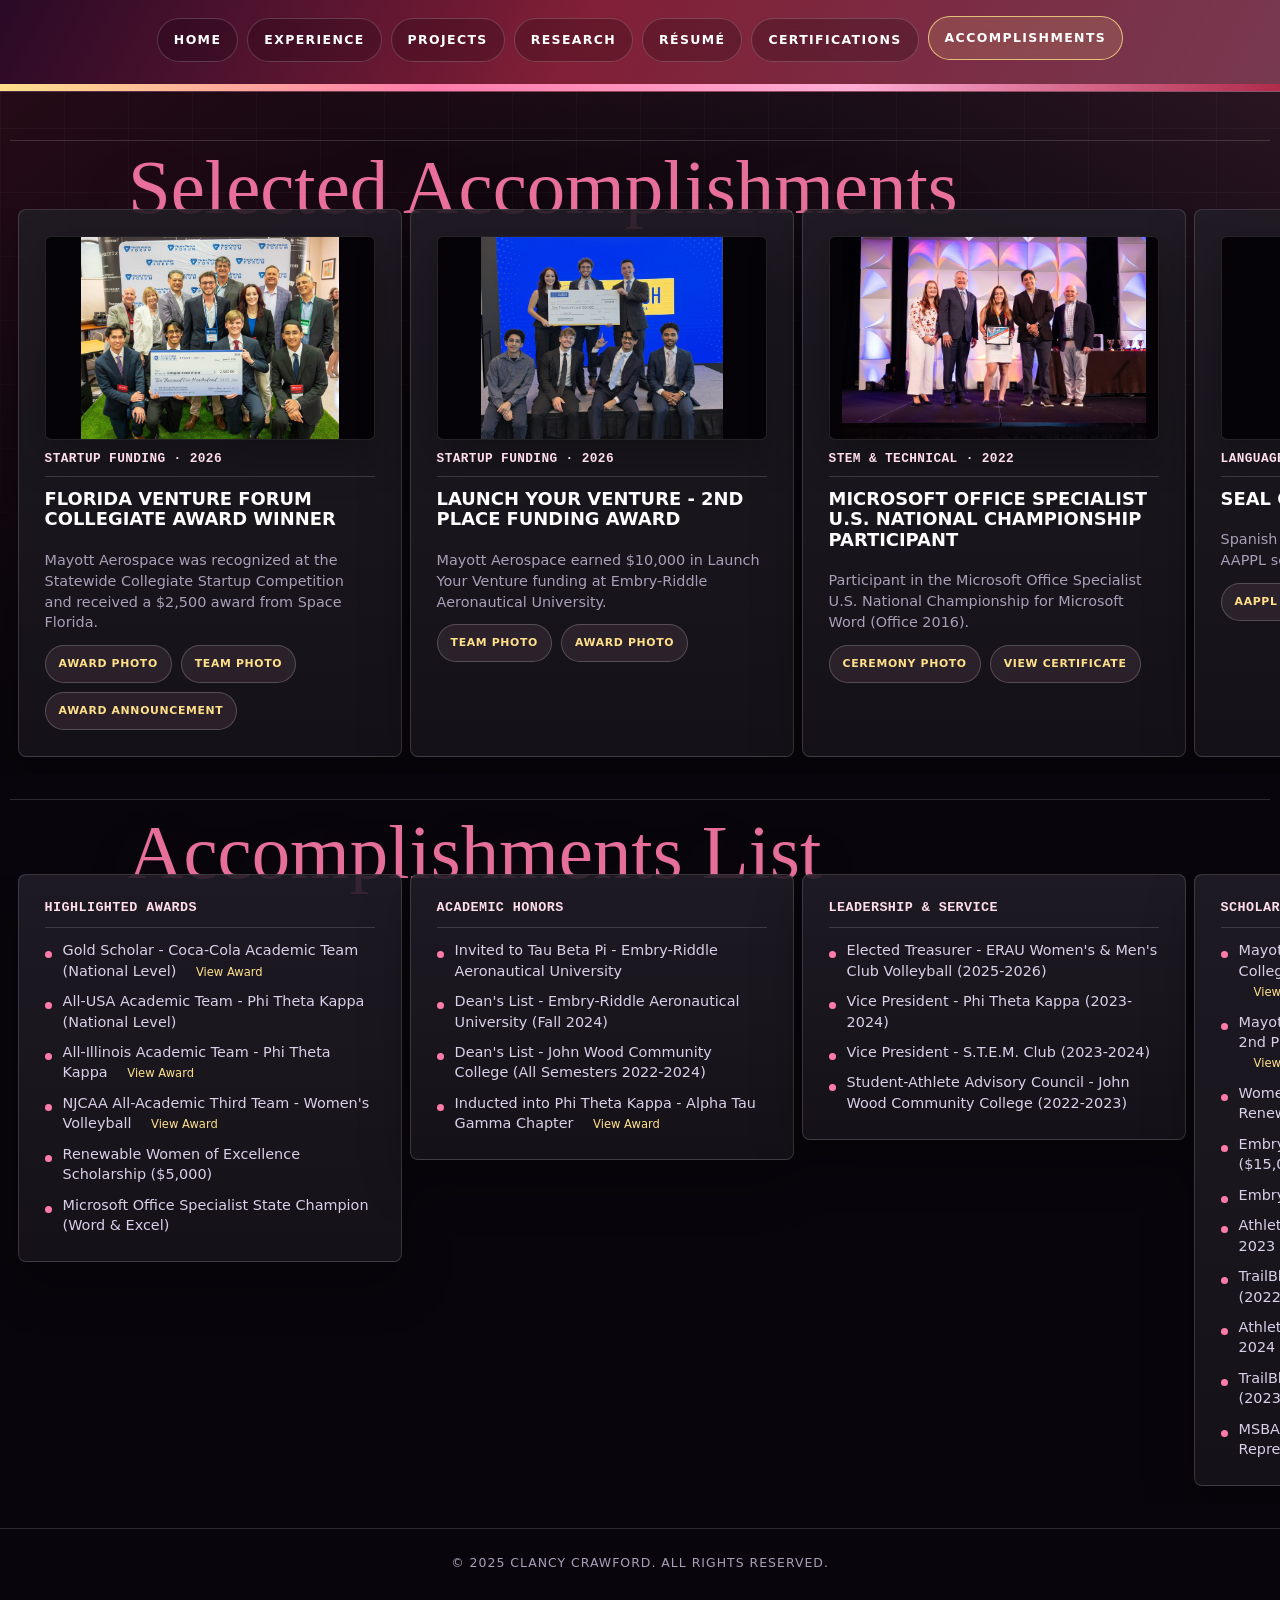
==== commit 6d00dcad: "Separate engineering contributions from company milestones" ====
--- a/awards.html
+++ b/awards.html
@@ -51,6 +51,7 @@
               rel="noopener">Award photo</a>
             <a href="Projects/Best_Images/Mayott_Aero/FVF_26/florida-venture-forum-mayott-team.jpg" target="_blank"
               rel="noopener">Team photo</a>
+            <a href="https://www.spaceflorida.gov/news/florida-venture-forum-and-space-florida-announce-winners-of-150-000-in-2026-early-stage-venture-conference-investment" target="_blank" rel="noopener">Award announcement</a>
           </div>
         </article>
 
@@ -250,6 +251,7 @@
           <li>Mayott Aerospace Florida Venture Forum Collegiate Award Winner ($2,500)
             <a href="Projects/Best_Images/Mayott_Aero/FVF_26/florida-venture-forum-award-group.jpg" target="_blank"
               rel="noopener">View Award</a>
+            <a href="https://www.spaceflorida.gov/news/florida-venture-forum-and-space-florida-announce-winners-of-150-000-in-2026-early-stage-venture-conference-investment" target="_blank" rel="noopener">Award announcement</a>
           </li>
           <li>Mayott Aerospace Launch Your Venture 2nd Place Funding Award ($10,000)
             <a href="Accomplishments/mayott-launch-your-venture-team.jpg" target="_blank" rel="noopener">View Award</a>
--- a/style.css
+++ b/style.css
@@ -1000,10 +1000,6 @@
   background: rgba(0, 0, 0, 0.22);
 }
 
-.milestones-card.featured-milestone {
-  border-color: rgba(255, 224, 138, 0.48);
-}
-
 .milestones-content {
   padding: clamp(20px, 3vw, 32px);
 }
@@ -1525,12 +1521,6 @@
   content: "(" counter(project-card, decimal-leading-zero) ")";
 }
 
-.projects-page .project-strip-stage .project-strip-heading {
-  max-width: none;
-  width: 100%;
-  font-size: clamp(2rem, 9.5vw, 9.8rem);
-}
-
 .projects-page .project-strip-stage {
   margin-top: 24px;
 }
@@ -1567,24 +1557,35 @@
 .awards-page .highlighted-awards-stage,
 .awards-page .full-awards-stage {
   margin-top: 0;
-  padding-top: 0;
-}
-
+}
+
+/* Every collection title uses the same inset, scale, and overlap behind cards. */
+.projects-page .project-strip-stage,
+.awards-page .highlighted-awards-stage,
+.awards-page .full-awards-stage {
+  --collection-title-size: clamp(1.25rem, 6vw, 6rem);
+  padding-top: calc(var(--collection-title-size) * 0.65);
+}
+
+.projects-page .project-strip-masthead,
 .awards-page .highlighted-awards-masthead,
 .awards-page .full-awards-masthead {
-  position: static;
-  width: 100%;
-  margin-bottom: 16px;
-  transform: none;
-}
-
+  position: absolute;
+  top: 0;
+  left: 50%;
+  width: min(80vw, 1280px);
+  margin: 0;
+  transform: translateX(-50%);
+}
+
+.projects-page .project-strip-stage .project-strip-heading,
 .awards-page .selected-awards-heading,
 .awards-page .full-awards-heading {
   width: 100%;
   max-width: none;
   margin: 0;
-  font-size: clamp(1.5rem, 6.5vw, 6.6rem);
-  line-height: 1;
+  font-size: var(--collection-title-size);
+  line-height: 0.76;
   text-align: left;
 }
 
@@ -1713,6 +1714,28 @@
   margin-top: 0;
 }
 
+.experience-page .experience-teams {
+  grid-template-columns: repeat(3, minmax(0, 1fr));
+}
+
+.contributions-section {
+  margin-top: 28px;
+  padding-top: 20px;
+  border-top: 1px solid var(--line);
+}
+
+.contributions-grid {
+  margin-top: 16px;
+}
+
+.experience-page .milestones-section > .milestone-grid {
+  margin-top: 16px;
+}
+
+.warehouse-contribution {
+  grid-column: 1 / -1;
+}
+
 .milestone-index {
   display: grid;
   grid-template-columns: repeat(2, minmax(0, 1fr));
@@ -1797,6 +1820,10 @@
 }
 
 @media (max-width: 800px) {
+  .experience-page .experience-teams {
+    grid-template-columns: 1fr;
+  }
+
   .milestone-index,
   .milestone-grid {
     grid-template-columns: 1fr;
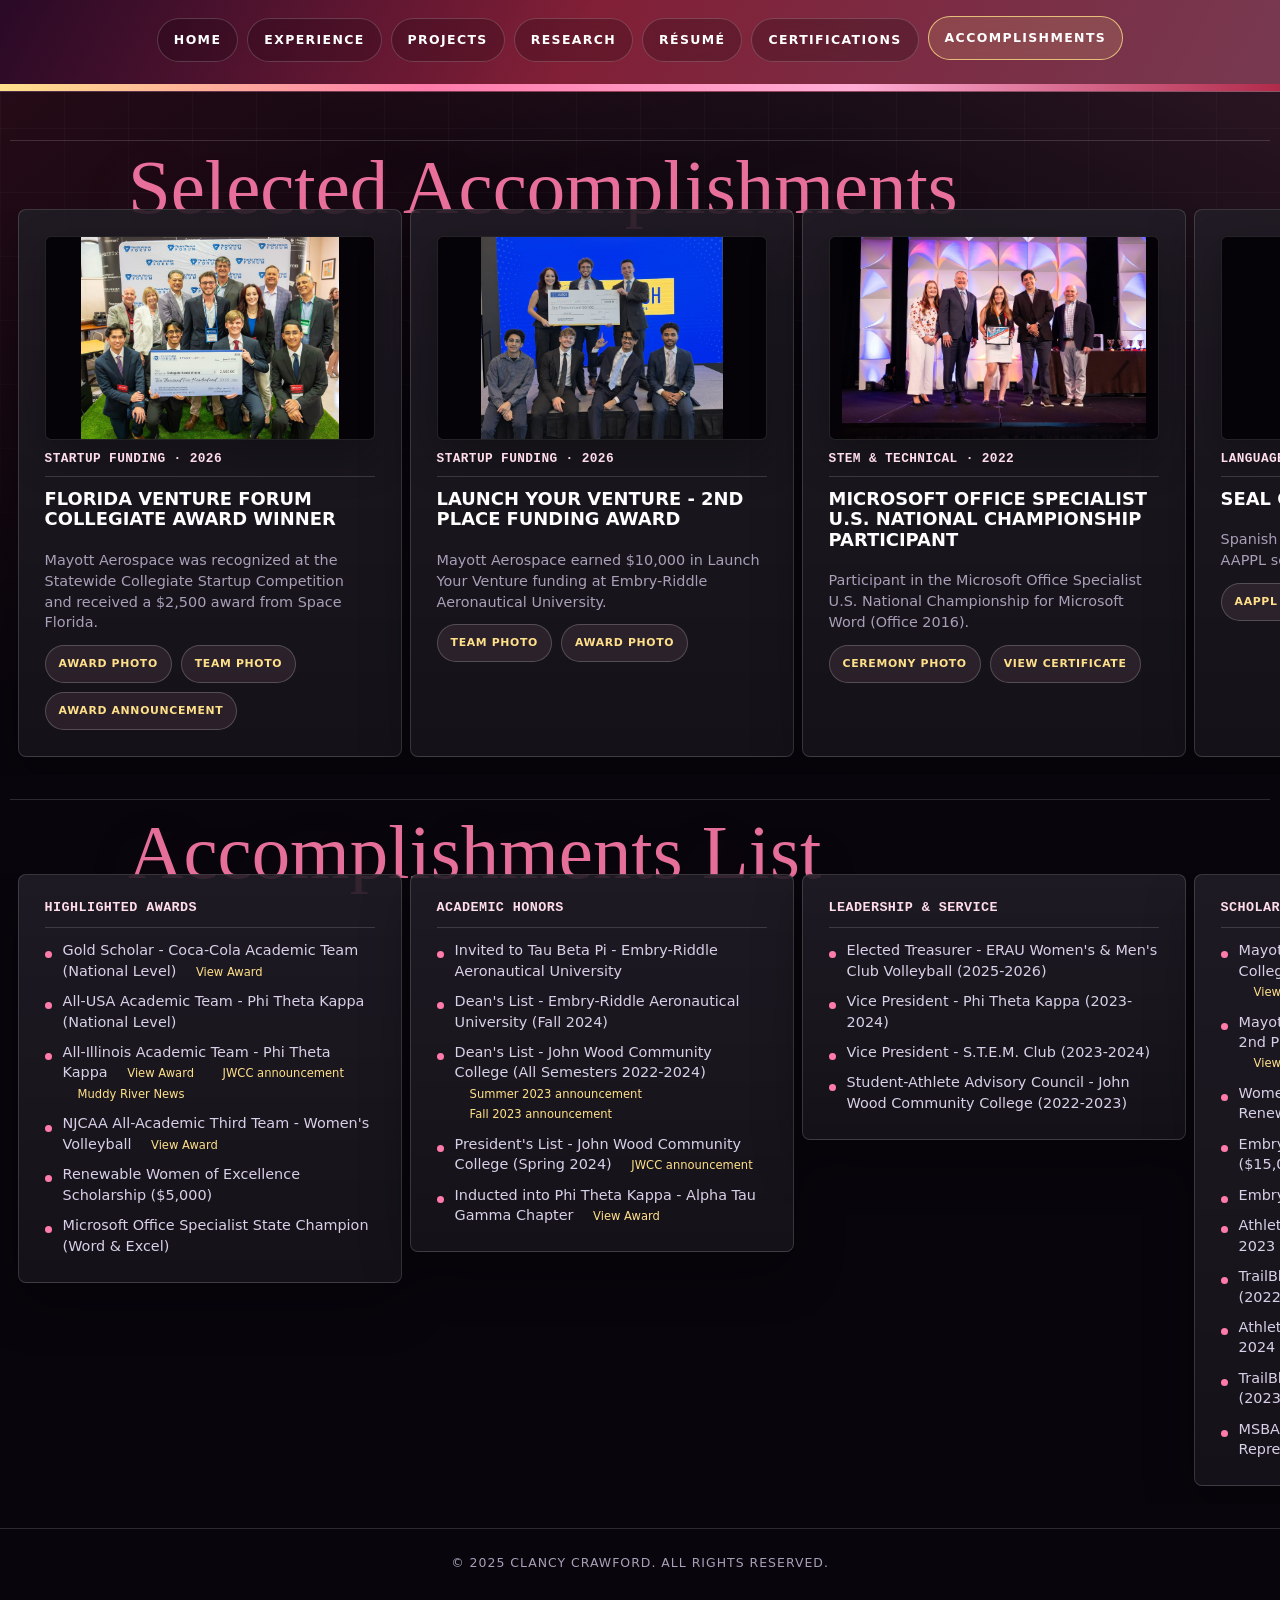
==== commit 563cc438: "Link academic and athletic awards to supporting announcements" ====
--- a/awards.html
+++ b/awards.html
@@ -149,6 +149,8 @@
             <a href="Accomplishments/all-illinois-academic-team-coca-cola-scholar.jpg" target="_blank" rel="noopener">
               View photo
             </a>
+            <a href="https://www.jwcc.edu/news/two-jwcc-students-selected-for-phi-theta-kappa-all-illinois-academic-team/" target="_blank" rel="noopener">JWCC announcement</a>
+            <a href="https://muddyrivernews.com/communities/jwcc-students-crawford-sunde-selected-for-phi-theta-kappa-all-illinois-academic-team/20240508110000/" target="_blank" rel="noopener">Muddy River News</a>
           </div>
         </article>
 
@@ -215,6 +217,8 @@
           <li>All-Illinois Academic Team - Phi Theta Kappa
             <a href="Accomplishments/all-illinois-academic-team-coca-cola-scholar.jpg" target="_blank"
               rel="noopener">View Award</a>
+            <a href="https://www.jwcc.edu/news/two-jwcc-students-selected-for-phi-theta-kappa-all-illinois-academic-team/" target="_blank" rel="noopener">JWCC announcement</a>
+            <a href="https://muddyrivernews.com/communities/jwcc-students-crawford-sunde-selected-for-phi-theta-kappa-all-illinois-academic-team/20240508110000/" target="_blank" rel="noopener">Muddy River News</a>
           </li>
           <li>NJCAA All-Academic Third Team - Women's Volleyball <a href="Accomplishments/njcaa-all-academic-teams-2022-23.pdf"
               target="_blank" rel="noopener">View Award</a></li>
@@ -228,7 +232,13 @@
         <ul class="awards-list linked-awards-list">
           <li>Invited to Tau Beta Pi - Embry-Riddle Aeronautical University</li>
           <li>Dean's List - Embry-Riddle Aeronautical University (Fall 2024)</li>
-          <li>Dean's List - John Wood Community College (All Semesters 2022-2024)</li>
+          <li>Dean's List - John Wood Community College (All Semesters 2022-2024)
+            <a href="https://www.jwcc.edu/news/jwcc-summer-deans-list-announced-3/" target="_blank" rel="noopener">Summer 2023 announcement</a>
+            <a href="https://www.jwcc.edu/news/jwcc-fall-deans-list-announced-3/" target="_blank" rel="noopener">Fall 2023 announcement</a>
+          </li>
+          <li>President's List - John Wood Community College (Spring 2024)
+            <a href="https://www.jwcc.edu/news/jwcc-announces-spring-2024-presidents-list/" target="_blank" rel="noopener">JWCC announcement</a>
+          </li>
           <li>Inducted into Phi Theta Kappa - Alpha Tau Gamma Chapter
             <a href="Accomplishments/phi-theta-kappa-induction-2023.jpg" target="_blank" rel="noopener">View Award</a>
           </li>
@@ -270,7 +280,9 @@
         <article class="awards-group">
         <h3 class="award-header">STEM & Technical Awards</h3>
         <ul class="awards-list linked-awards-list">
-          <li>Missouri Cybersecurity Challenge - 4th Place (Preliminary Round)</li>
+          <li>Missouri Cybersecurity Challenge - 4th Place (Preliminary Round)
+            <a href="https://www.facebook.com/hallsviller4/photos/hhs-seniors-thomas-harris-clancy-crawford-and-jackson-morton-recently-competed-i/4954282017926175/" target="_blank" rel="noopener">School announcement (Facebook)</a>
+          </li>
           <li>Missouri Cybersecurity Challenge - 7th in State (2022)</li>
           <li>Microsoft Office Specialist U.S. National Championship - Word (Office 2016) Participant (2022)
             <a href="Accomplishments/microsoft-national-championship-ceremony-2022.jpg" target="_blank"
@@ -284,11 +296,14 @@
         <article class="awards-group">
         <h3 class="award-header">Athletic Achievements</h3>
         <ul class="awards-list linked-awards-list">
+          <li>Intramural 6 vs. 6 Volleyball Championship Winner (2025)</li>
           <li>NJCAA All-Academic Third Team - Women's Volleyball
             <a href="Accomplishments/njcaa-all-academic-teams-2022-23.pdf" target="_blank" rel="noopener">View Award</a>
           </li>
           <li>Recruited as Collegiate Volleyball Athlete - John Wood Community College
             <a href="Accomplishments/jwcc-volleyball-senior-night.jpg" target="_blank" rel="noopener">View Award</a>
+            <a href="https://www.facebook.com/hallsvilleathleticsandactivities/photos/congratulations-to-clancy-crawford-as-she-has-signed-with-john-wood-community-co/3265240843695164/" target="_blank" rel="noopener">Signing announcement (Facebook)</a>
+            <a href="https://www.fieldlevel.com/app/profile/clancy.crawford/volleyballwomen" target="_blank" rel="noopener">Volleyball profile (FieldLevel)</a>
           </li>
           <li>John Wood Volleyball Player of the Week - Oct. 5-15</li>
           <li>Foster Memorial Sportsmanship Award</li>
--- a/style.css
+++ b/style.css
@@ -1732,10 +1732,6 @@
   margin-top: 16px;
 }
 
-.warehouse-contribution {
-  grid-column: 1 / -1;
-}
-
 .milestone-index {
   display: grid;
   grid-template-columns: repeat(2, minmax(0, 1fr));
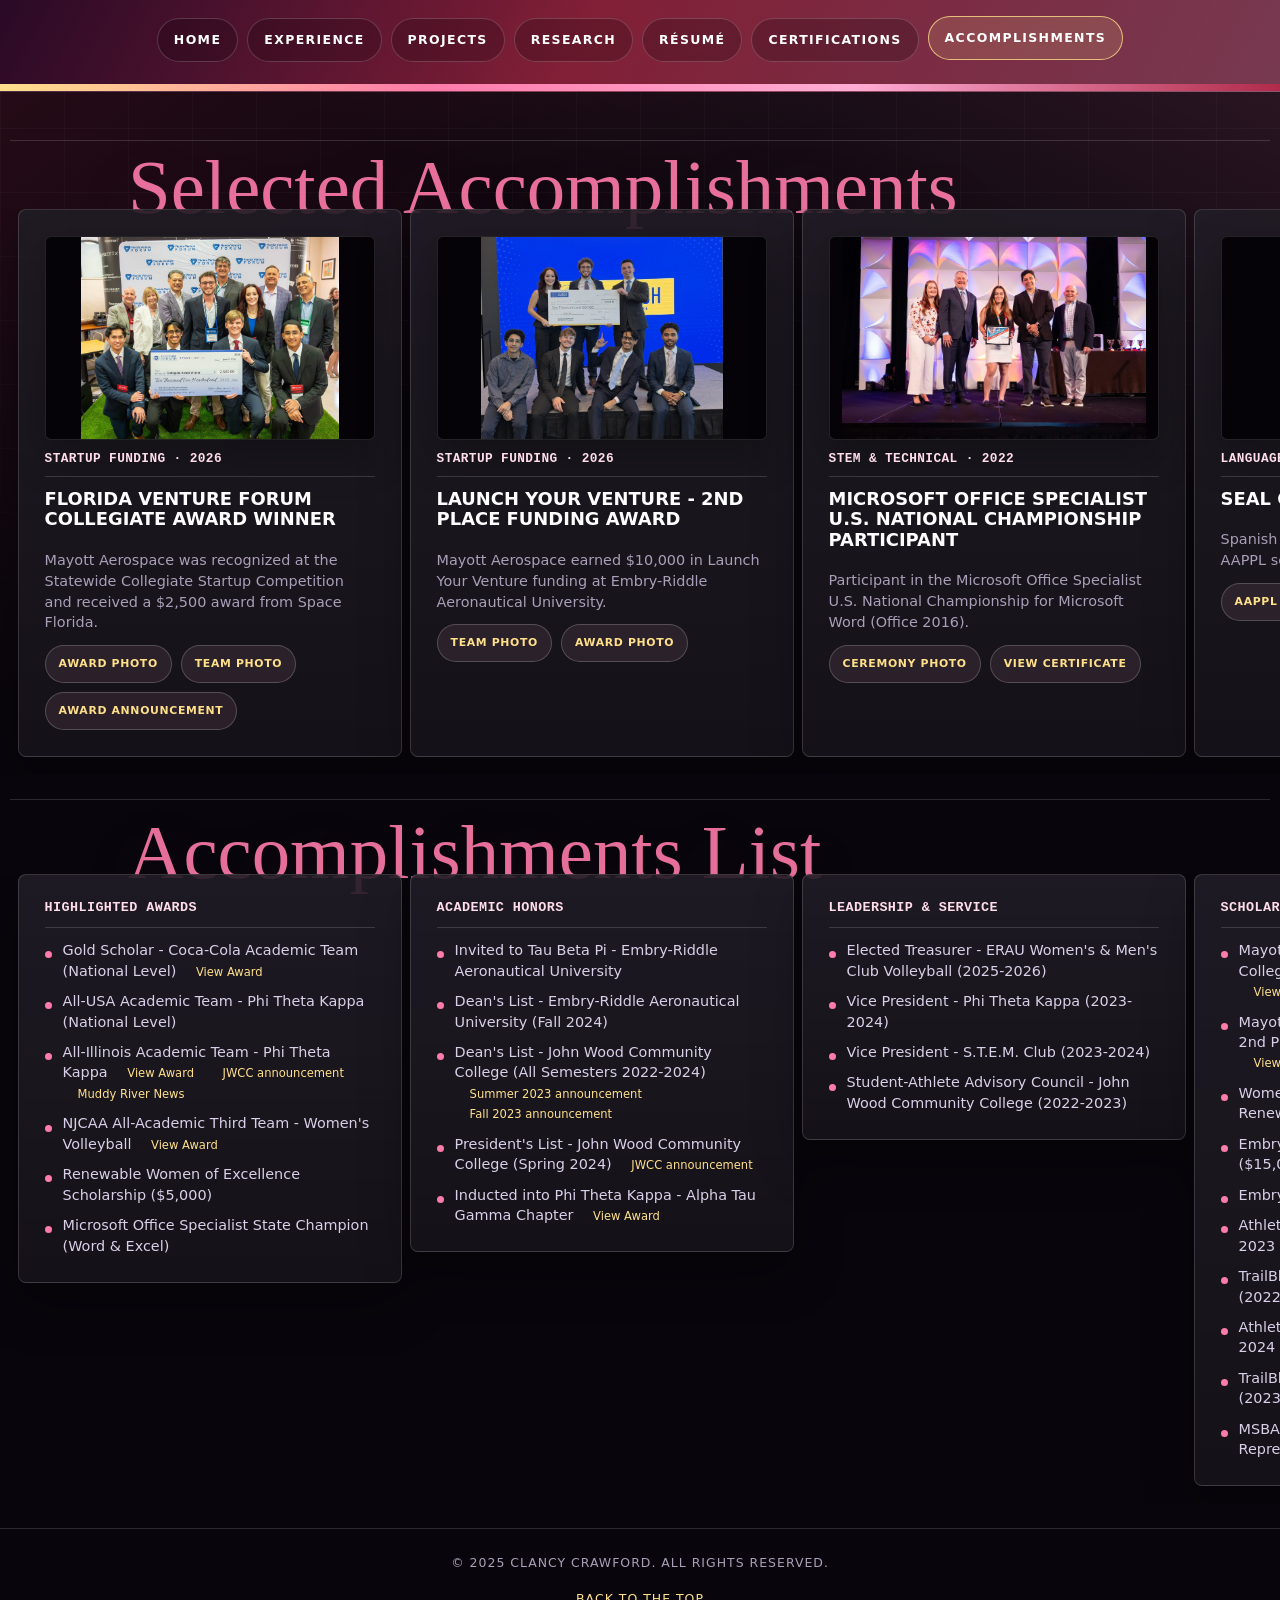
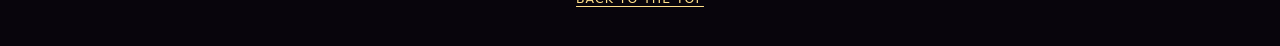
==== commit 530ddd8a: "Match project index colors and add site-wide back-to-top links" ====
--- a/awards.html
+++ b/awards.html
@@ -11,7 +11,7 @@
 
 <body class="awards-page">
 
-  <header class="page-header">
+  <header id="top" tabindex="-1" class="page-header">
     <!-- NAVIGATION -->
     <nav>
       <a href="index.html">Home</a>
@@ -341,6 +341,7 @@
 
   <footer>
     &copy; 2025 Clancy Crawford. All rights reserved.
+    <a class="back-to-top" href="#top">Back to the Top</a>
   </footer>
 
 </body>
--- a/style.css
+++ b/style.css
@@ -1035,8 +1035,12 @@
   margin-bottom: 34px;
 }
 
+.project-link-card h3,
+.project-index li::marker {
+  color: #ffddea;
+}
+
 .project-link-card h3 {
-  color: #ffddea;
   font-size: 0.9rem;
   font-weight: 900;
   letter-spacing: 0.11em;
@@ -1429,6 +1433,15 @@
   text-transform: uppercase;
 }
 
+.back-to-top {
+  display: block;
+  width: fit-content;
+  margin: 10px auto 0;
+  padding: 6px 10px;
+  text-decoration: underline;
+  text-underline-offset: 3px;
+}
+
 /* Resume details sit beneath their Education and Leadership labels. */
 .resume-page .resume-details {
   list-style: none;
@@ -1513,7 +1526,6 @@
 }
 
 .project-index li::marker {
-  color: #fff;
   font-weight: 800;
 }
 
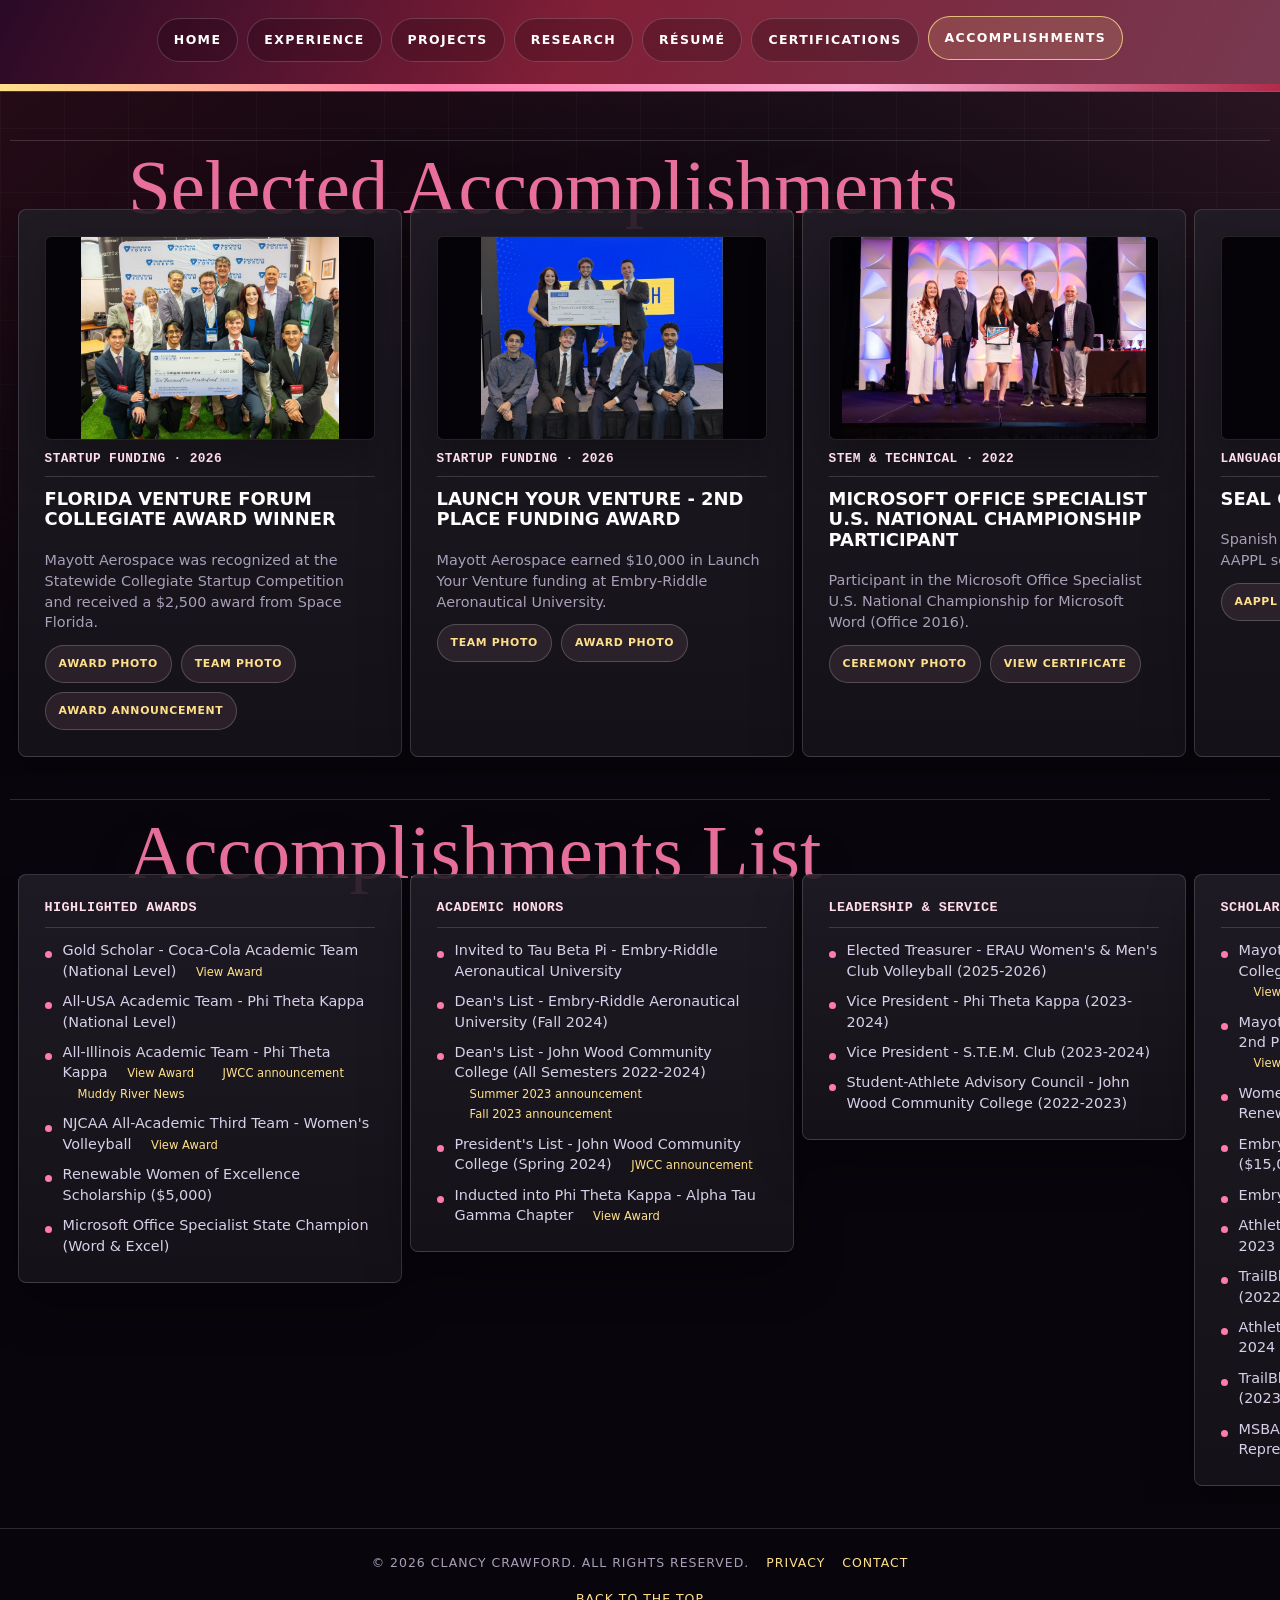
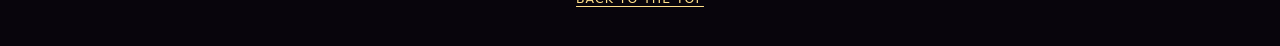
==== commit 31ae0d89: "Add Cloudflare analytics and privacy notice" ====
--- a/awards.html
+++ b/awards.html
@@ -340,10 +340,15 @@
   </main>
 
   <footer>
-    &copy; 2025 Clancy Crawford. All rights reserved.
+    &copy; 2026 Clancy Crawford. All rights reserved.
+    <a href="privacy.html">Privacy</a>
+    <a href="mailto:ckcrawford963@gmail.com">Contact</a>
     <a class="back-to-top" href="#top">Back to the Top</a>
   </footer>
 
+  <!-- Cloudflare Web Analytics -->
+  <script type="module" src="https://static.cloudflareinsights.com/beacon.min.js" data-cf-beacon='{"token": "c2c567655cc84a4aa548393a1a78a606"}'></script>
+  <!-- End Cloudflare Web Analytics -->
 </body>
 
 </html>
--- a/style.css
+++ b/style.css
@@ -1433,6 +1433,11 @@
   text-transform: uppercase;
 }
 
+footer > a:not(.back-to-top) {
+  display: inline-block;
+  margin-left: 12px;
+}
+
 .back-to-top {
   display: block;
   width: fit-content;
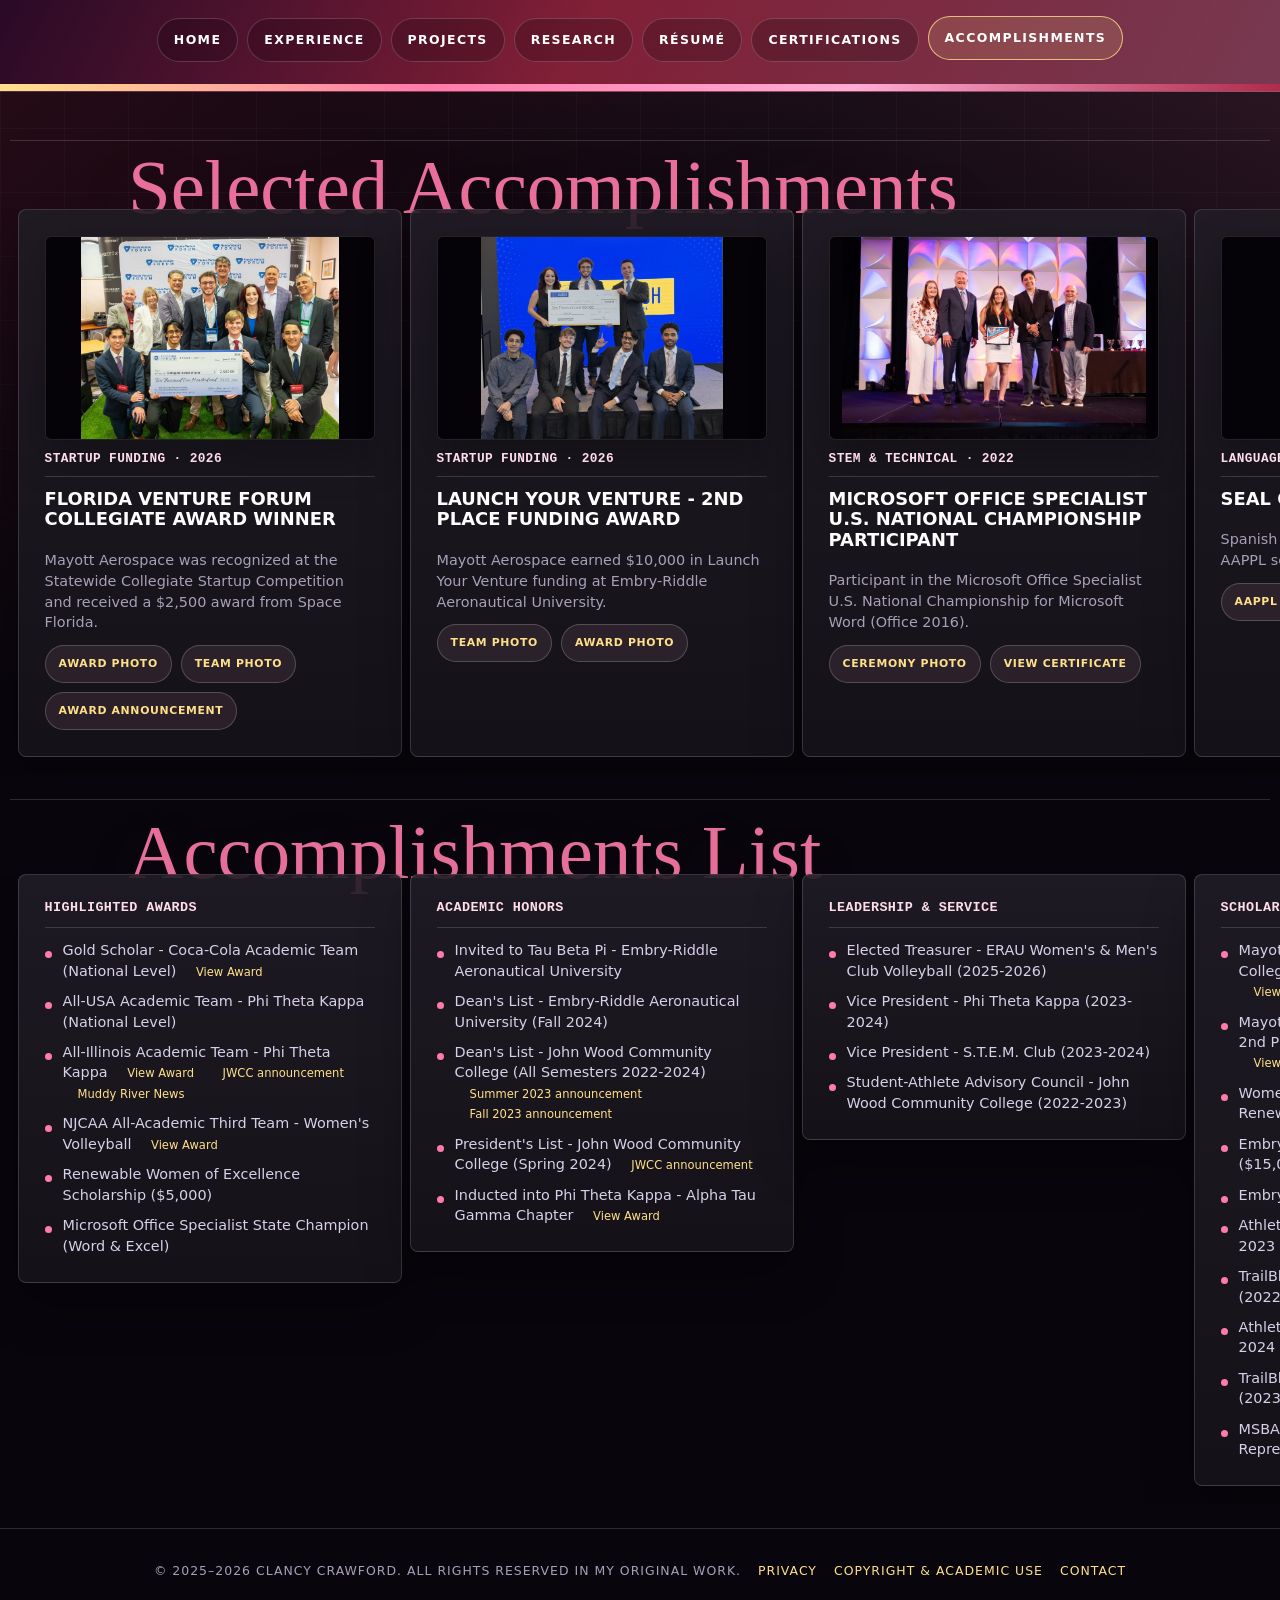
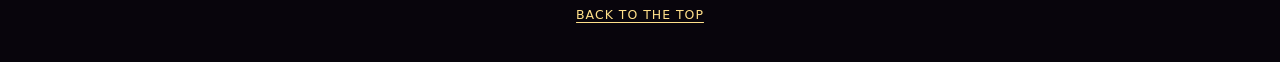
==== commit 2495d851: "Add portfolio copyright and academic use notice" ====
--- a/awards.html
+++ b/awards.html
@@ -340,8 +340,9 @@
   </main>
 
   <footer>
-    &copy; 2026 Clancy Crawford. All rights reserved.
+    &copy; 2025&ndash;2026 Clancy Crawford. All rights reserved in my original work.
     <a href="privacy.html">Privacy</a>
+    <a href="terms.html">Copyright &amp; Academic Use</a>
     <a href="mailto:ckcrawford963@gmail.com">Contact</a>
     <a class="back-to-top" href="#top">Back to the Top</a>
   </footer>
--- a/style.css
+++ b/style.css
@@ -2271,3 +2271,43 @@
     min-height: 430px;
   }
 }
+
+/* Keep policy pages readable without JavaScript or entrance animations. */
+.legal-page main {
+  width: min(880px, calc(100% - 32px));
+  padding: clamp(28px, 5vw, 56px) 0;
+}
+.legal-page section {
+  margin-bottom: 0;
+  padding-top: 0;
+  border-top: 0;
+}
+.legal-page .research-block { margin-top: 0; }
+.legal-page h1 {
+  font-size: clamp(1.8rem, 4vw, 2.6rem);
+  line-height: 1.2;
+  margin-bottom: 16px;
+}
+.legal-page .research-block h2 {
+  font-size: 1.3rem;
+  line-height: 1.35;
+  margin: 28px 0 10px;
+  text-transform: none;
+}
+.legal-page .research-block p {
+  font-size: 1rem;
+  font-weight: 400;
+  line-height: 1.7;
+  overflow-wrap: anywhere;
+}
+.legal-page main a, .portfolio-use-notice a { text-decoration: underline; }
+.portfolio-use-notice {
+  border-left: 3px solid var(--link);
+  background: var(--surface);
+  padding: 16px 20px;
+  margin-bottom: 28px;
+  color: var(--text-muted);
+}
+.portfolio-use-notice p { max-width: 90ch; font-size: 0.95rem; line-height: 1.6; }
+.portfolio-use-notice p + p { margin-top: 12px; }
+footer > a:not(.back-to-top) { padding-top: 8px; padding-bottom: 8px; }
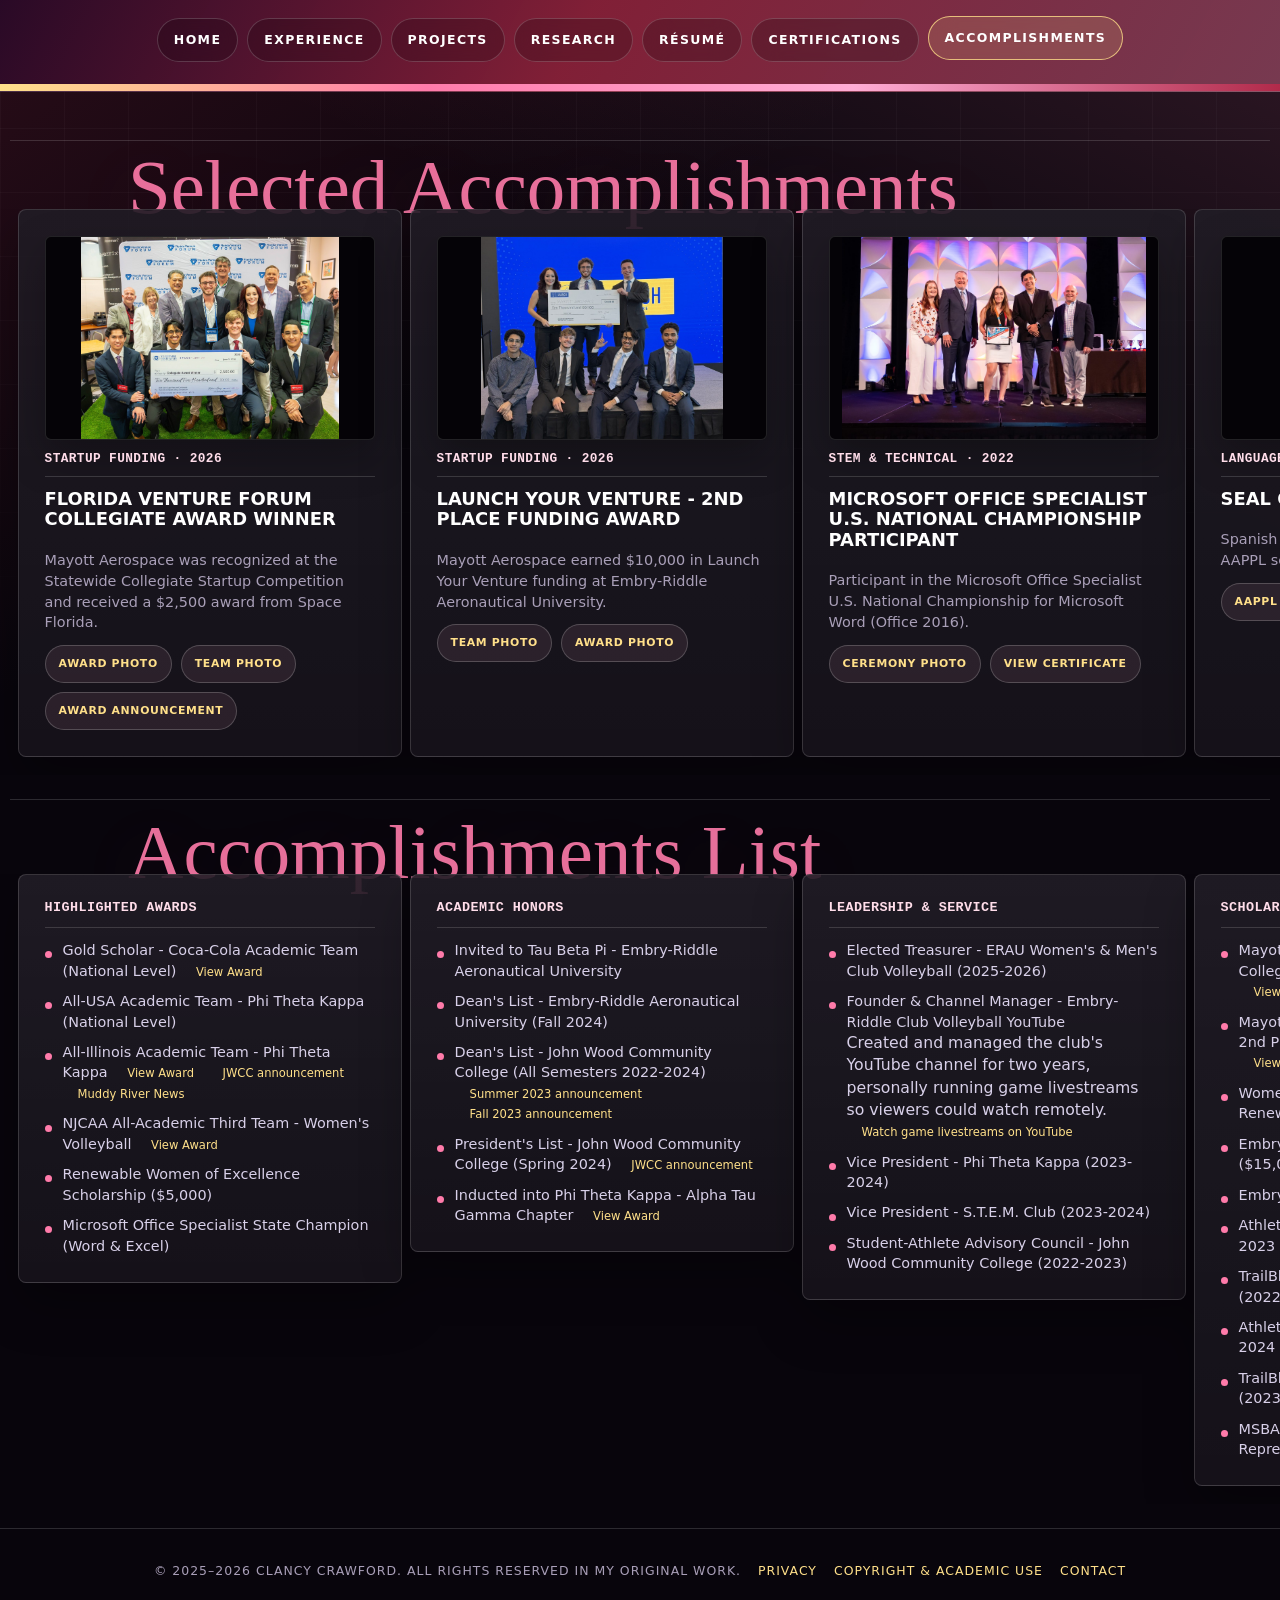
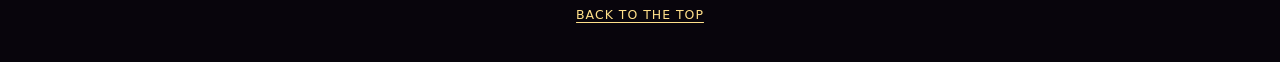
==== commit fbe202ec: "Add volleyball player profile and livestream channel leadership" ====
--- a/awards.html
+++ b/awards.html
@@ -249,6 +249,11 @@
         <h3 class="award-header">Leadership & Service</h3>
         <ul class="awards-list linked-awards-list">
           <li>Elected Treasurer - ERAU Women's &amp; Men's Club Volleyball (2025-2026)</li>
+          <li>Founder &amp; Channel Manager - Embry-Riddle Club Volleyball YouTube
+            <p>Created and managed the club's YouTube channel for two years, personally running
+              game livestreams so viewers could watch remotely.</p>
+            <a href="https://www.youtube.com/@ERAUClubVolleyball" target="_blank" rel="noopener">Watch game livestreams on YouTube</a>
+          </li>
           <li>Vice President - Phi Theta Kappa (2023-2024)</li>
           <li>Vice President - S.T.E.M. Club (2023-2024)</li>
           <li>Student-Athlete Advisory Council - John Wood Community College (2022-2023)</li>
@@ -301,6 +306,7 @@
             <a href="Accomplishments/njcaa-all-academic-teams-2022-23.pdf" target="_blank" rel="noopener">View Award</a>
           </li>
           <li>Recruited as Collegiate Volleyball Athlete - John Wood Community College
+            <a href="https://www.johnwoodblazers.com/sports/wvball/2022-23/bios/crawford_clancy_hgoj" target="_blank" rel="noopener">Official JWCC player profile</a>
             <a href="Accomplishments/jwcc-volleyball-senior-night.jpg" target="_blank" rel="noopener">View Award</a>
             <a href="https://www.facebook.com/hallsvilleathleticsandactivities/photos/congratulations-to-clancy-crawford-as-she-has-signed-with-john-wood-community-co/3265240843695164/" target="_blank" rel="noopener">Signing announcement (Facebook)</a>
             <a href="https://www.fieldlevel.com/app/profile/clancy.crawford/volleyballwomen" target="_blank" rel="noopener">Volleyball profile (FieldLevel)</a>
--- a/style.css
+++ b/style.css
@@ -2300,14 +2300,5 @@
   line-height: 1.7;
   overflow-wrap: anywhere;
 }
-.legal-page main a, .portfolio-use-notice a { text-decoration: underline; }
-.portfolio-use-notice {
-  border-left: 3px solid var(--link);
-  background: var(--surface);
-  padding: 16px 20px;
-  margin-bottom: 28px;
-  color: var(--text-muted);
-}
-.portfolio-use-notice p { max-width: 90ch; font-size: 0.95rem; line-height: 1.6; }
-.portfolio-use-notice p + p { margin-top: 12px; }
+.legal-page main a { text-decoration: underline; }
 footer > a:not(.back-to-top) { padding-top: 8px; padding-bottom: 8px; }
